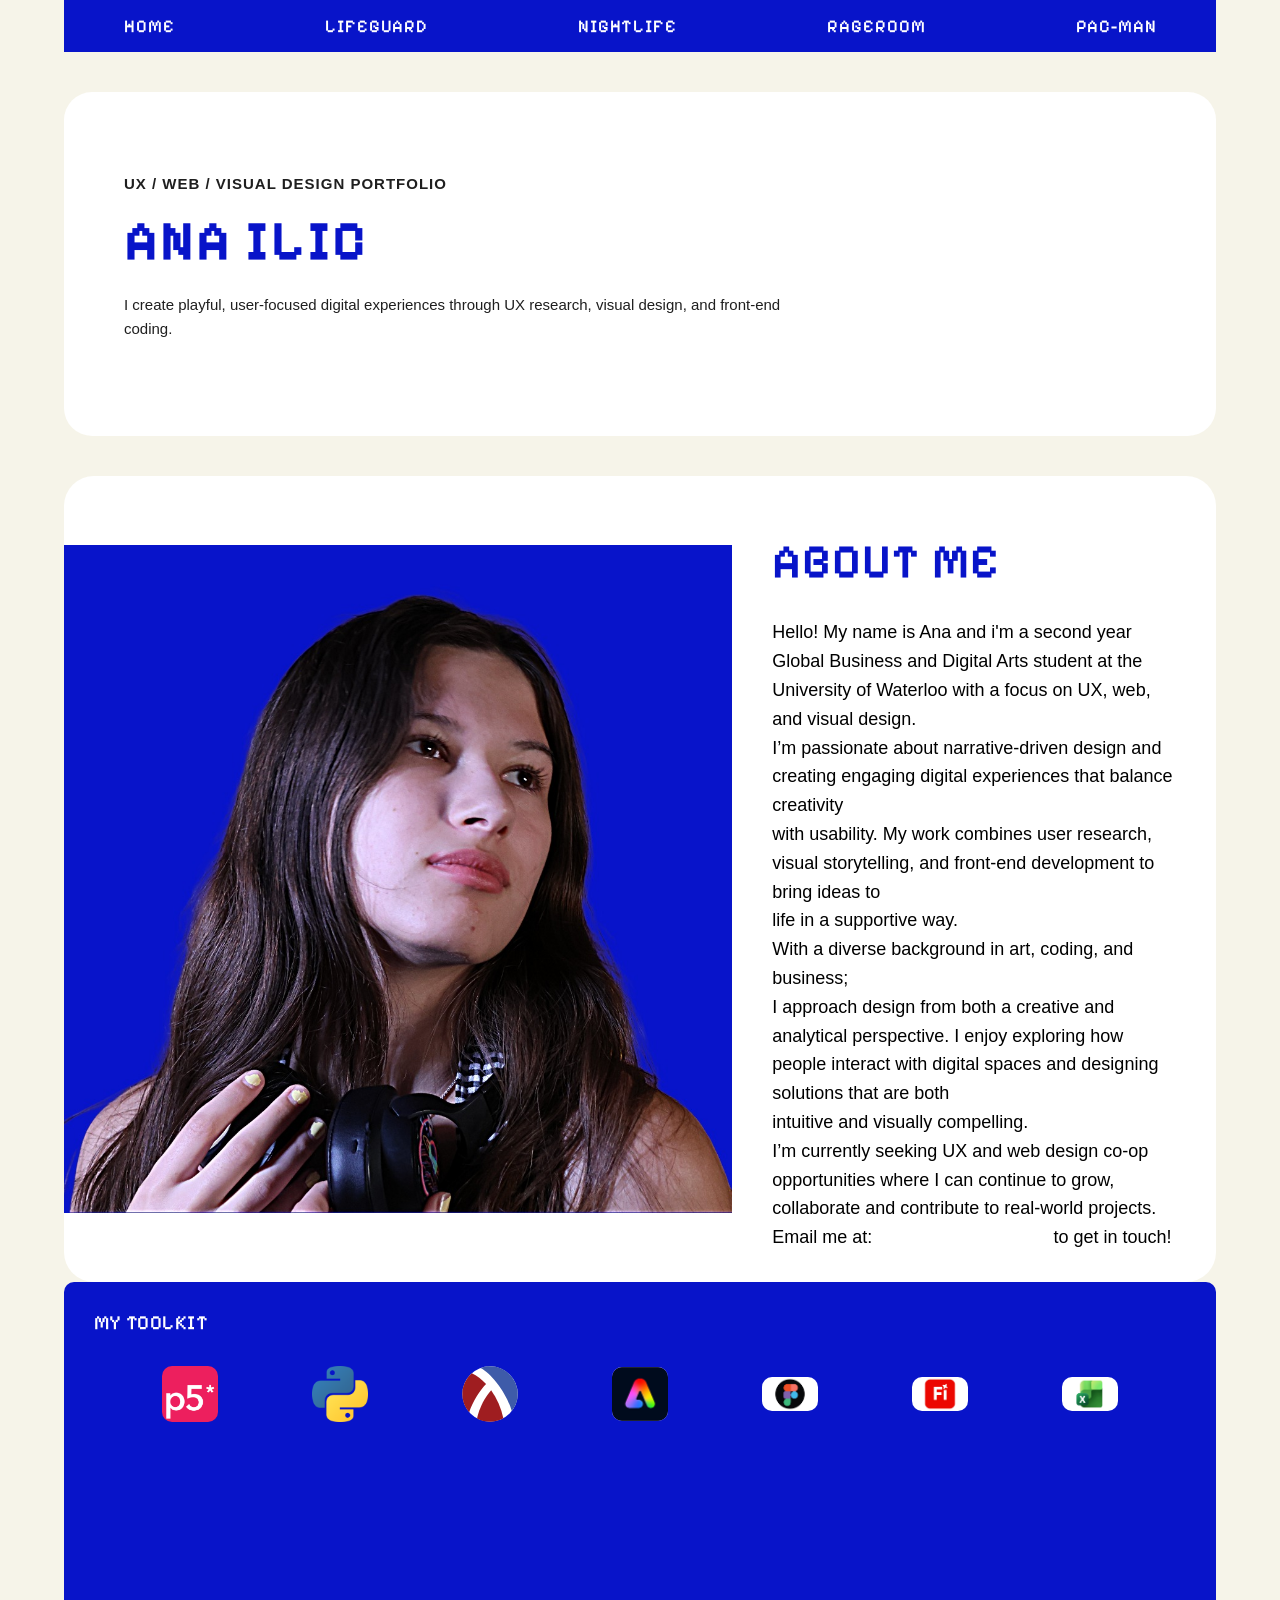
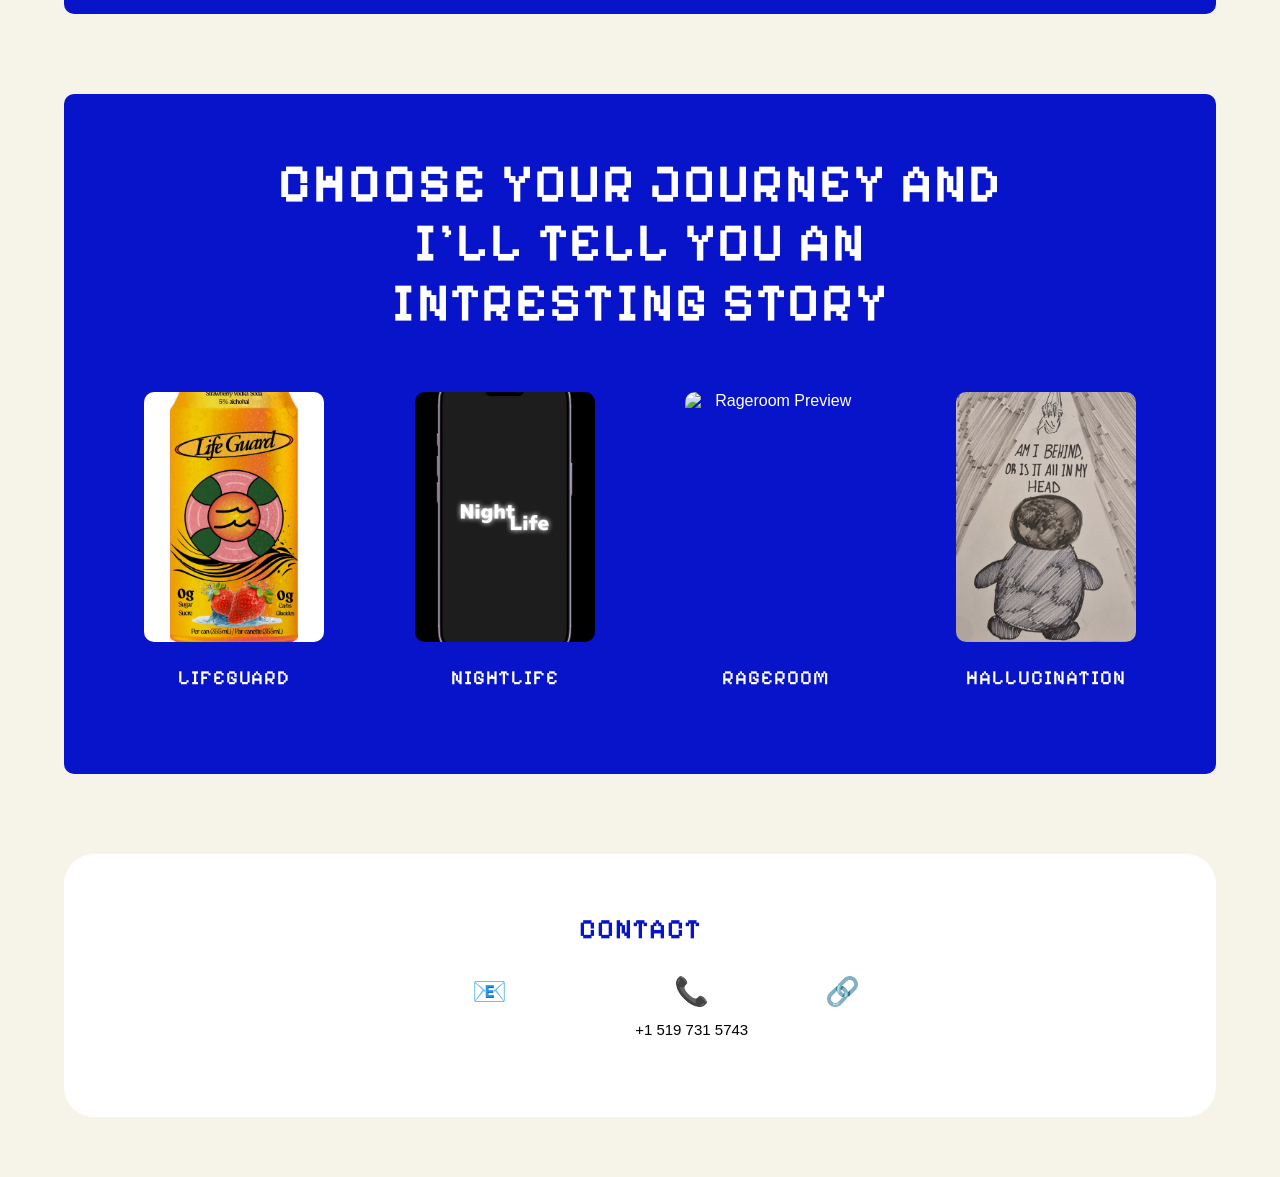
==== index.html @ 206fd569 "Added Images" ====
<!DOCTYPE html>
<html lang="en-CA">
<head>
  <meta charset="UTF-8">
  <meta name="viewport" content="width=device-width, initial-scale=1.0">
  <title>Ana Katarina Ilic Portfolio</title>
  <!-- Google Fonts -->
  <link rel="preconnect" href="https://fonts.googleapis.com">
  <link rel="preconnect" href="https://fonts.gstatic.com" crossorigin>
  <link href="https://fonts.googleapis.com/css2?family=Funnel+Display:wght@300;400;500;600;700;800&family=Pixelify+Sans:wght@400;500;600;700&display=swap" rel="stylesheet">

  <!-- CSS -->
  <link rel="stylesheet" href="css/style.css">  
</head>

<body>
  <div class="page">
    <nav>
      <a href="index.html">Home</a>
      <a href="digital.html">LifeGuard</a>
      <a href="analogue.html">Nightlife</a>
      <a href="ai.html">RageRoom</a>
      <a href="film.html">Pac-Man</a>  
    </nav>

<section class="home-hero">
  <p class="eyebrow">UX / Web / Visual Design Portfolio</p>
  <h1>Ana Ilic</h1>
  <p> I create playful, user-focused digital experiences through UX research, visual design, and front-end coding.</p>
</section>

    
    <section class="about-section">
    <div class="about-card">
    <div class="about-top">
    <div class="about-image">
    <img src="Images/COOP_Profile_Pic.jpeg" alt="Photo of myself">  
    </div> 
    <div class="about-text">
    <h2> About Me </h2>
    <p>  
    Hello! My name is Ana and i'm a second year Global Business and Digital Arts student at the University of Waterloo with a focus on UX, web, and visual design. <br>
    I’m passionate about narrative-driven design and creating engaging digital experiences that balance creativity <br> with usability. My work combines user research, visual storytelling, and front-end development to bring ideas to <br> life in a supportive way.
    <br> 
    With a diverse background in art, coding, and business; <br> I approach design from both a creative and analytical perspective. I enjoy exploring how people interact with digital spaces and designing solutions that are both <br> intuitive and visually compelling.
    <br>
    I’m currently seeking UX and web design co-op opportunities where I can continue to grow, <br> collaborate and contribute to real-world projects.
    <br>
    Email me at: <a href="mailto:ilic98116@gmail.com" class="email-link">ilic98116@gmail.com</a> to get in touch!
    </p>
  </div>  
</div> 
</div>
      
 <div class="toolkit-bar">
 <h3> My Toolkit </h3> 
 <div class="toolkit-grid">
 <div class="tool-box">
 <img src="Images/P5.png" alt="P5.js icon"> </div> 
 <div class="tool-box">
 <img src="Images/Python-logo.png" alt="python icon"> </div> 
 <div class="tool-box">
 <img src="Images/Racket-logo.svg" alt="racket icon"> </div> 
 <div class="tool-box">
 <img src="Images/adobe_express_icon.jpeg" alt="Adobe express icon"> </div> 
 <div class="tool-box">
 <img src="Images/figma_icon.jpeg" alt="figma icon"> </div>   
 <div class="tool-box">
 <img src="Images/firefly_icon.jpeg" alt="Firefly icon"> </div>
 <div class="tool-box">
 <img src="Images/excel_icon.jpeg" alt="Excel Icon"> </div>
 <div class="tool-box">
   </div>
  </div>         
 </div>
</section>
    
<section class="journey-section">
<div class="journey-panel">
<h2 class="journey-title">
<span class="bold-word"> CHOOSE </span> your Journey AND <br>
I'll tell YOU an <br>
Intresting STORY
</h2>

<div class="journey-grid">
<div class="journey-item">
<a href="digital.html">
<img src="Images/LifeGuard37.jpeg" alt="Rebrand Preview">   
<p> LifeGuard </p>
</a>
</div>  
  
<div class="journey-item">
<a href="analogue.html">
<img src="Images/LifeGuard381.jpeg" alt="Nightlife Preview">   
<p> Nightlife </p>
</a>
</div> 
  
<div class="journey-item">
<a href="ai.html">
<img src="Images/Life Guard-39.jpeg" alt="Rageroom Preview">   
<p> RageRoom </p>
</a>
</div>   
  
<div class="journey-item">
<a href="film.html">
<img src="Images/LifeGuard382.jpeg" alt="Story Preview">   
<p> Hallucination </p>
</a>
</div>  
 </div>
  </div>    
   </section>

<section class="contact-section">
  <h2>Contact</h2>

  <div class="contact-grid">
    
    <div class="contact-item">
      <span>📧</span>
      <a href="mailto:ilic98116@gmail.com">ilic98116@gmail.com</a>
    </div>

    <div class="contact-item">
      <span>📞</span>
      <p>+1 519 731 5743</p>
    </div>

    <div class="contact-item">
      <span>🔗</span>
      <a href="https://linkedin.com/in/YOUR-LINK" target="_blank">LinkedIn</a>
    </div>

  </div>
</section>    
</div>   
</body>  
</html>
---- css/style.css ----
body {
  margin: 0;
  background: #F6F4E9;
  font-family: Arial, sans-serif;
  color: #1f1f1f;
}

h1, h2, h3, nav {
  font-family: "Pixelify Sans", monospace;
}

/* Page Requirement */
.page {
  width: 1200px;
  width: 90%;
  margin: 0 auto;
}

/* navigation bar design; add pixel design and animation later*/
nav {
  background: #0814C9;
  padding: 15px;
  display: flex;
  justify-content: center;
  gap: 150px;
}

nav a {
  font-family: "Pixelify Sans", sans-serif;
  font-weight: 500;
  font-size: 18px;
  letter-spacing: 1px;
  text-transform: uppercase;

  color: white;
  text-decoration: none;
}

h1, h2, h3 {
  font-family: "Pixelify Sans", sans-serif;
  line-height: 1.1;
}

h1 {
  margin: 30px 0;
  font-size: 48px;
  font-weight: 700;
  letter-spacing: 2px;
  text-transform: uppercase;
  color: white;
}

h2 {
  margin: 0 0 15px 0;
  font-size: 28px;
  font-weight: 600;
  letter-spacing: 1px;
  text-transform: uppercase;
  color: white;
}

h3 {
  margin: 0 0 10px 0;
  font-size: 20px;
  font-weight: 500;
  letter-spacing: 0.5px;
  text-transform: uppercase;
}

p {
  font-family: Arial, sans-serif;
  font-size: 15px;
  line-height: 1.6;
  color: black;
  margin: 0 0 15px 0;
}

.home-hero {
  background: white;
  padding: 80px 60px;
  border-radius: 28px;
  margin: 40px 0;
}

.eyebrow {
  color: #0814C9;
  font-weight: bold;
  text-transform: uppercase;
  letter-spacing: 1px;
}

.home-hero h1 {
  color: #0814C9;
  font-size: 56px;
  margin: 10px 0 20px;
}

.home-hero p {
  color: #1f1f1f;
  max-width: 700px;
}

/* This is where I used chat gpt to teach me how to do an animation; for user experiance I wanted the viewer to know they'er on a different page when they click the nav bar so instead of importing 5 different hero cards I simply added the animation using chat-gpt */
@keyframes heroFadeUp {
  from {
    opacity: 0;
    transform: translateY(20px);
  }
  to {
    opacity: 1;
    transform: translateY(0);
  }
}
/* This is where the use of chat-gpt ends */

/* Home page  */
.COOP_Profile_Pic img {
  width: 70%;
  height: auto;
  display: block;
}

.about-section {
  margin-bottom: 80px;
}

.about-card {
  background: white;
  border-radius: 30px;
  overflow: hidden;
}

.about-top {
  display: flex;
  align-items: center;
}

.about-image {
  width: 58%;
}

.about-image img {
  width: 100%;
  height: 100%;
  object-fit: cover;
  display: block;
}

.about-text {
  width: 42%;
  padding: 60px 40px 30px 40px;
  box-sizing: border-box;
  color: white;
}

.about-text h2 {
  font-size: 48px;
  font-weight: 600;
  margin-bottom: 30px;
  color: #0814C9;
}

.about-text p {
  font-size: 18px;
  line-height: 1.6;
  margin: 0;
  color: black;
}

/* Home Page second page with tool kit under the jumpscare profile pic */
.toolkit-bar {
  background: #0814C9;
  padding: 30px;
  border-radius: 10px;
}

.toolkit-bar h3 {
  color: white;
  margin-bottom: 20px;
  font-size: 20px;
  border-radius: 10px;
}

/* App Icon layout */
.toolkit-grid {
  display: flex;
  justify-content: center;
  align-items: center;
  flex-wrap: wrap;
  gap: 70px;
}

.tool-box {
  width: 80px;
  height: 80px;
  background: #0814C9;
  display: flex;
  align-items: center;
  justify-content: center;
}

.tool-box img {
  max-width: 70%;
  max-height: 70%;
  object-fit: contain;
  border-radius: 10px;
}

/* Home page section / similar to second nave layout to "choose their own Journey" */
.journey-section {
  margin-bottom: 80px;
}

.journey-panel {
  background: #0814C9;
  padding: 60px 50px 80px 50px;
  box-sizing: border-box;
  border-radius: 10px;
}

.journey-title {
  color: white;
  text-align: center;
  font-size: 54px;
  font-weight: 600;
  line-height: 1.1;
  margin: 0 0 60px 0;
  letter-spacing: 2px;
  text-transform: uppercase;
}

.bold-word {
  font-weight: 700;
}

.journey-grid {
  display: grid;
  grid-template-columns: repeat(4, 1fr);
  gap: 30px;
  align-items: start;
}

.journey-item {
  text-align: center;
}

.journey-item a {
  text-decoration: none;
}

.journey-item img {
  width: 100%;
  max-width: 180px;
  height: 250px;
  object-fit: cover;
  display: block;
  margin: 0 auto 20px auto;
  border-radius: 10px;
}

.journey-item p {
  color: white;
  font-size: 20px;
  font-weight: 500;
  margin: 0;
  letter-spacing: 1px;
  text-transform: uppercase;
  font-family: "Pixelify Sans", sans-serif;
  transition: color 0.2s ease, transform 0.2s ease;
}

.journey-item a:hover p {
  color: black;
  transform: scale(1.05);
}

/* Contact info on Home Page */
.contact-section {
  background: white;
  padding: 60px 40px;
  border-radius: 30px;
  margin: 60px 0;
  text-align: center;
}

.contact-section h2 {
  color: #0814C9;
  margin-bottom: 30px;
}

.contact-grid {
  display: flex;
  justify-content: center;
  gap: 60px;
  flex-wrap: wrap;
}

.contact-item {
  font-size: 18px;
}

.contact-item span {
  display: block;
  font-size: 28px;
  margin-bottom: 10px;
}

.contact-item a {
  color: #0814C9;
  text-decoration: none;
}

.contact-item a:hover {
  text-decoration: underline;
}
/* This is in the Digital section and all the css code for making the checkered board layout */
.gallery-section {
  margin-bottom: 80px;
}

.section-content {
  display: flex;
  align-items: center;
  justify-content: space-between;
  gap: 60px;
}

.gallery-section.right .section-content {
  flex-direction: row;
}

.gallery-section.left .section-content {
  flex-direction: row;
}

.art-grid1 {
  display: grid;
  grid-template-columns: 1fr 1fr;
  gap: 10px;
  width: 560px;
  background: white;
  padding: 20px;
  box-sizing: border-box;
  flex-shrink: 0;
}

.art-grid1 img {
  width: 100%;
  height: 180px;
  object-fit: cover;
  display: block;
}

.text-box {
  width: 420px;
  color: black;
}

.text-box h2 {
  color: #0814C9;
}

.text-box p {
  margin: 0;
  font-size: 16px;
  line-height: 1.6;
  color: black;
}

/* LEFT sections = images left, text right This is for Digital*/
.gallery-section.left .art-grid1 {
  order: 1;
}

.gallery-section.left .text-box {
  order: 2;
  text-align: left;
}

/* RIGHT sections = text left, images right This is for "Digital" */
.gallery-section.right .text-box {
  order: 1;
  text-align: left;
}

.gallery-section.right .art-grid1 {
  order: 2;
}

/* The Analogue css section */
/* Adding Perspective Drawings */
.analogue-section {
  margin: 80px 0;
}

.analogue-container {
  background: #D48B33;
  padding: 40px;
  border-radius: 40px;
}

.analogue-grid {
  display: grid;
  grid-template-columns: 1fr 1fr;
  gap: 40px;
  align-items: center; 
}

/* Perspective Images*/
.analogue-item img {
  width: 100%;
  height: auto;
  display: block;
  border-radius: 10px;
}

/* text*/
.analogue-text h3 {
  font-size: 24px;
  color: black;
  margin: 0;
}

.analogue-text p {
  margin-top: 30px;
  font-size: 14px;
  color: black;
  line-height: 1.5;
  margin-bottom: 0;
}

/* Nude drawings / 3-column section */
.analogue-nude-drawings {
  margin: 80px 0;
}

.analogue-nude-container {
  background: #D48B33;
  padding: 40px;
  border-radius: 10px;
}

.analogue-nude-grid {
  display: grid;
  grid-template-columns: repeat(3, 1fr);
  gap: 20px;
  align-items: start;
}

.nude-item img {
  width: 100%;
  height: 500px;
  object-fit: cover;
  display: block;
  margin-bottom: 20px;
}

.nude-item h3 {
  margin: 0 0 10px 0;
  font-size: 18px;
  color: black;
}

.nude-item p {
  margin: 0;
  font-size: 14px;
  line-height: 1.5;
  color: black;
}

/* Video styling */
.video-box {
  width: 100%;
  height: 400px;
}

.video-box iframe {
  width: 100%;
  height: 100%;
  display: block;
  border: none;
}

/* Required email link */
.email-link {
  color: white;
  text-decoration: underline;
}

.email-link:hover {
  color: #0814C9;
}

a:link {
  color: white;
}

a:visited {
  color: lightgray;
}

a:hover {
  color: black;
}

a:active {
  color: yellow;
}
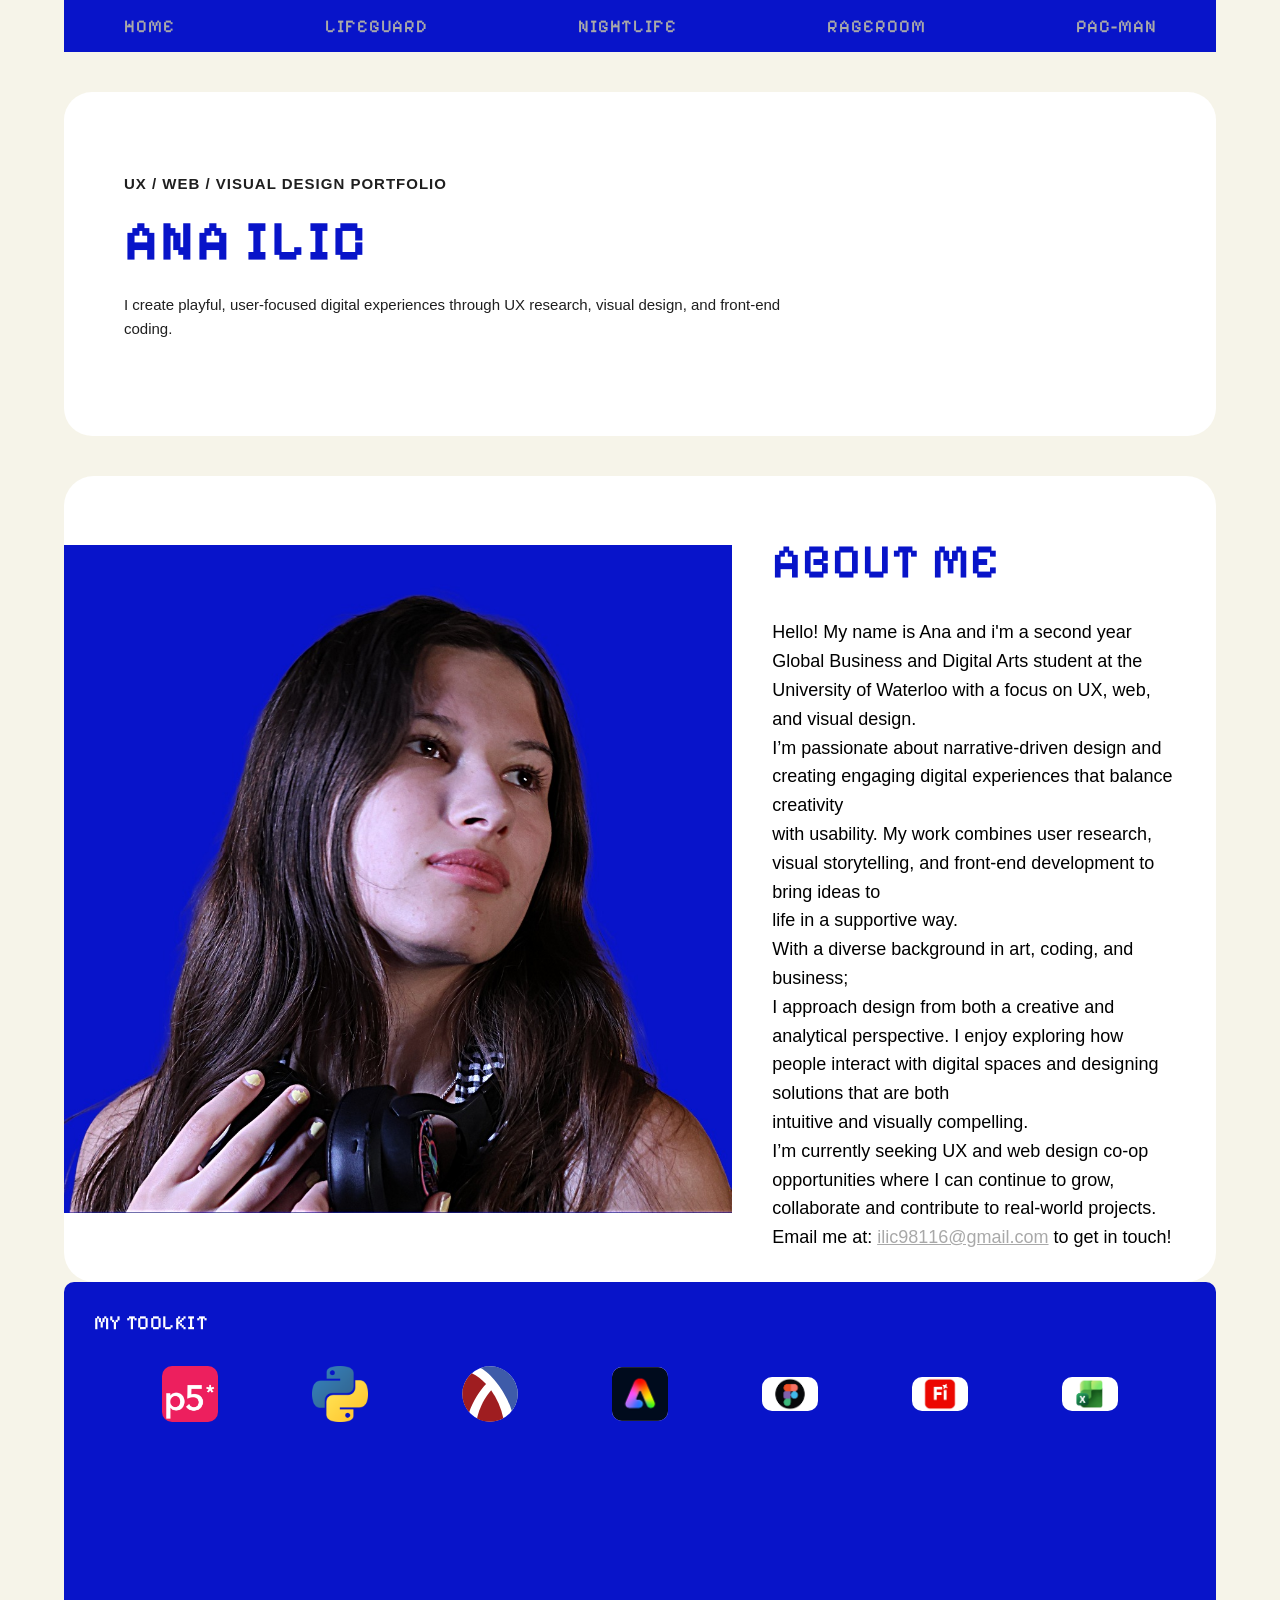
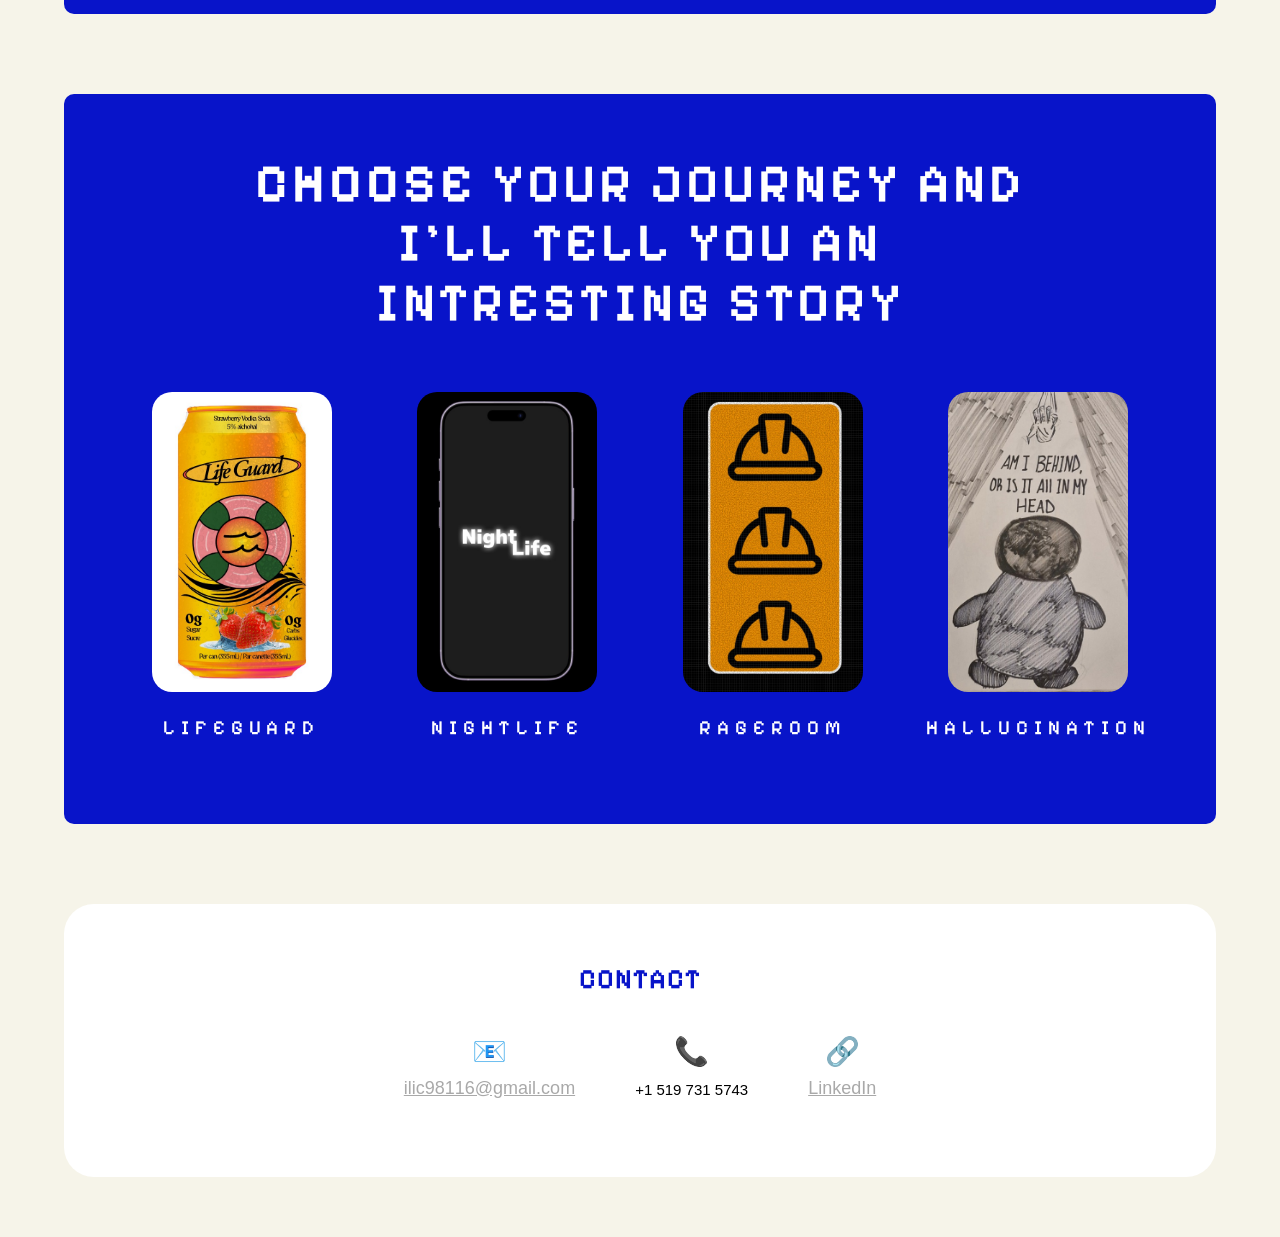
==== commit 24f8d905: "( ◕ ◞ ◕ ) auto commit" ====
--- a/index.html
+++ b/index.html
@@ -100,7 +100,7 @@
   
 <div class="journey-item">
 <a href="ai.html">
-<img src="Images/Life Guard-39.jpeg" alt="Rageroom Preview">   
+<img src="LifeGuard39.jpeg" alt="Rageroom Preview">   
 <p> RageRoom </p>
 </a>
 </div>   
--- a/css/style.css
+++ b/css/style.css
@@ -13,7 +13,7 @@
 .page {
   width: 1200px;
   width: 90%;
-  margin: 0 auto;
+margin: 0 auto;
 }
 
 /* navigation bar design; add pixel design and animation later*/
@@ -225,7 +225,7 @@
   font-weight: 600;
   line-height: 1.1;
   margin: 0 0 60px 0;
-  letter-spacing: 2px;
+  letter-spacing: 4px;
   text-transform: uppercase;
 }
 
@@ -236,7 +236,7 @@
 .journey-grid {
   display: grid;
   grid-template-columns: repeat(4, 1fr);
-  gap: 30px;
+  gap: 10px;
   align-items: start;
 }
 
@@ -249,13 +249,13 @@
 }
 
 .journey-item img {
-  width: 100%;
+  width: 90%;
   max-width: 180px;
-  height: 250px;
+  height: 300px;
   object-fit: cover;
   display: block;
   margin: 0 auto 20px auto;
-  border-radius: 10px;
+  border-radius: 20px;
 }
 
 .journey-item p {
@@ -263,7 +263,7 @@
   font-size: 20px;
   font-weight: 500;
   margin: 0;
-  letter-spacing: 1px;
+  letter-spacing: 6px;
   text-transform: uppercase;
   font-family: "Pixelify Sans", sans-serif;
   transition: color 0.2s ease, transform 0.2s ease;
@@ -272,6 +272,10 @@
 .journey-item a:hover p {
   color: black;
   transform: scale(1.05);
+}
+
+.journey-item a:hover img {
+  transform: scale(1.10);
 }
 
 /* Contact info on Home Page */
@@ -285,7 +289,7 @@
 
 .contact-section h2 {
   color: #0814C9;
-  margin-bottom: 30px;
+  margin-bottom: 40px;
 }
 
 .contact-grid {
@@ -297,22 +301,25 @@
 
 .contact-item {
   font-size: 18px;
+  text-align: center;        
+  display: block;            
+  flex-direction: column;
+  align-items: center;       
 }
 
 .contact-item span {
   display: block;
   font-size: 28px;
   margin-bottom: 10px;
+  align-items: center;  
 }
 
 .contact-item a {
   color: #0814C9;
-  text-decoration: none;
-}
-
-.contact-item a:hover {
-  text-decoration: underline;
-}
+  
+}
+
+
 /* This is in the Digital section and all the css code for making the checkered board layout */
 .gallery-section {
   margin-bottom: 80px;
@@ -492,7 +499,7 @@
 }
 
 a:link {
-  color: white;
+  color: darkgrey;
 }
 
 a:visited {
@@ -504,9 +511,9 @@
 }
 
 a:active {
-  color: yellow;
-}
-
-
-
-
+  color: #0814C9;
+}
+
+
+
+
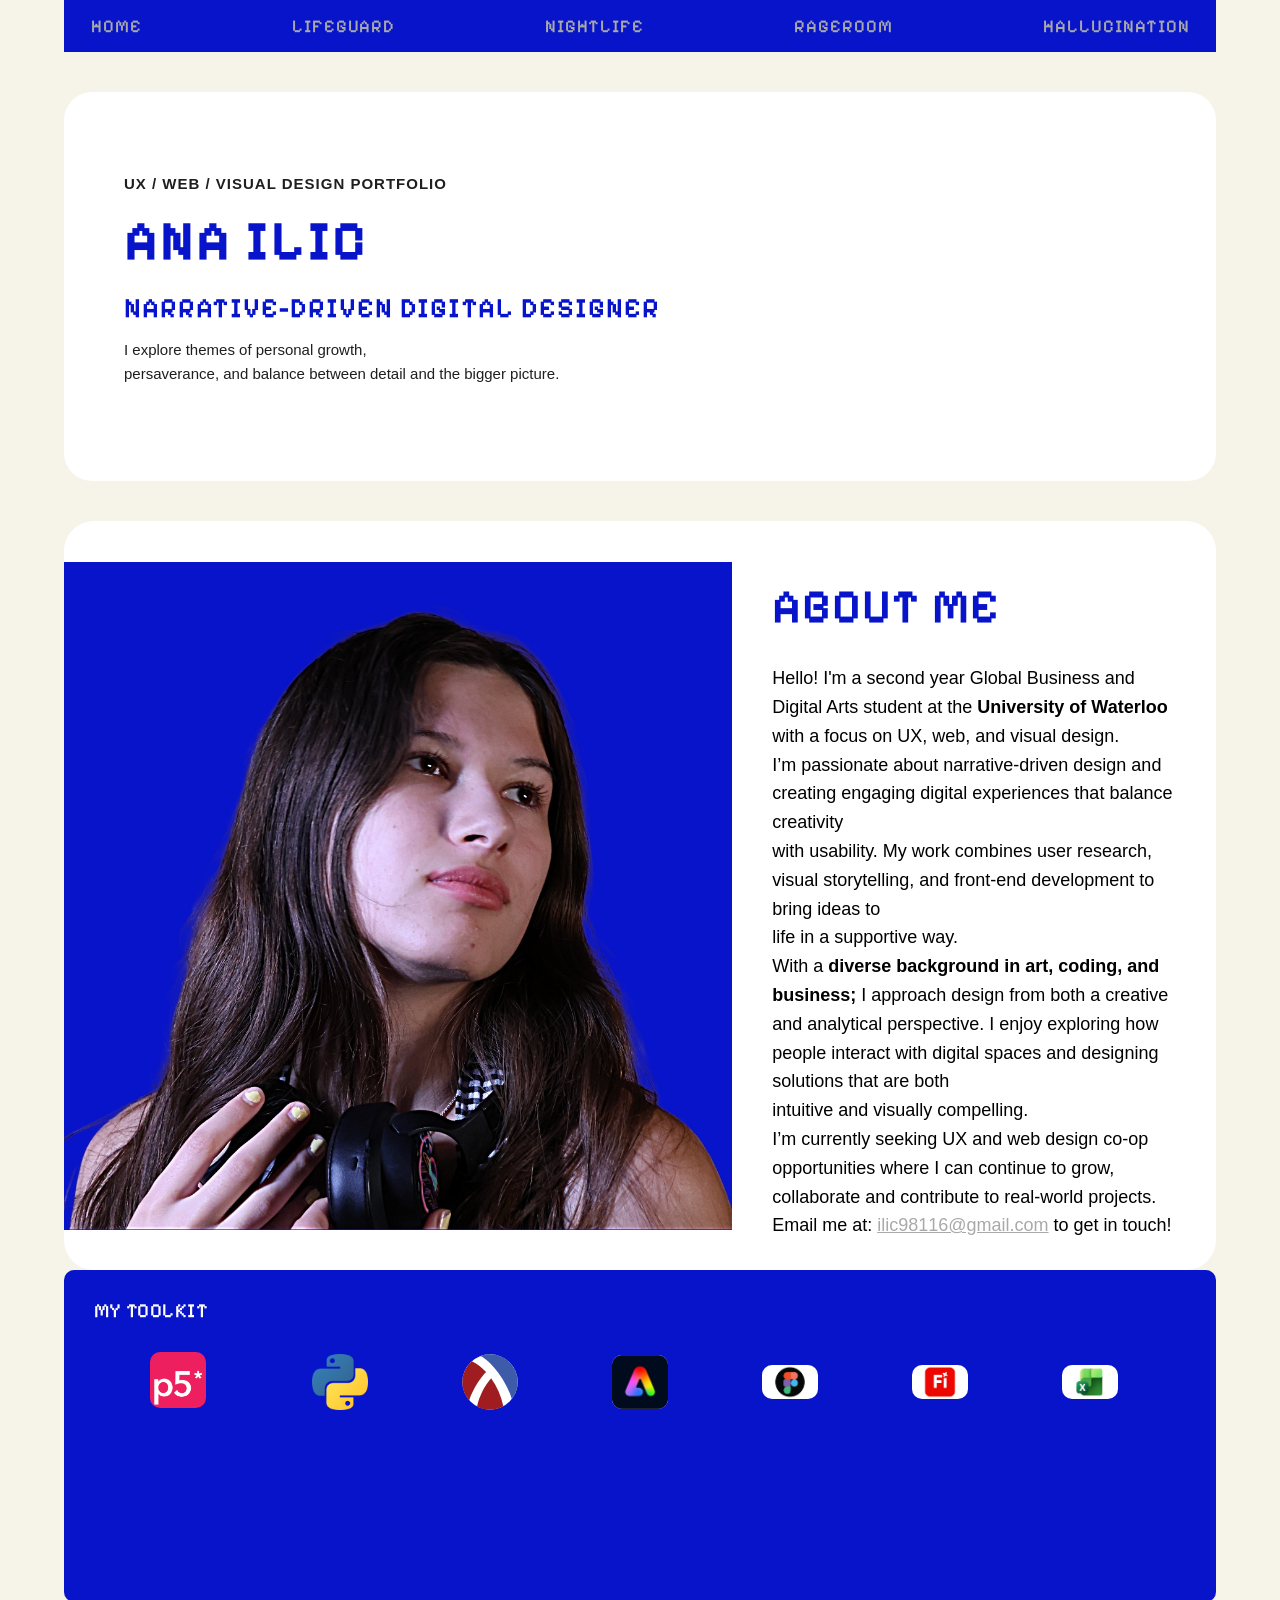
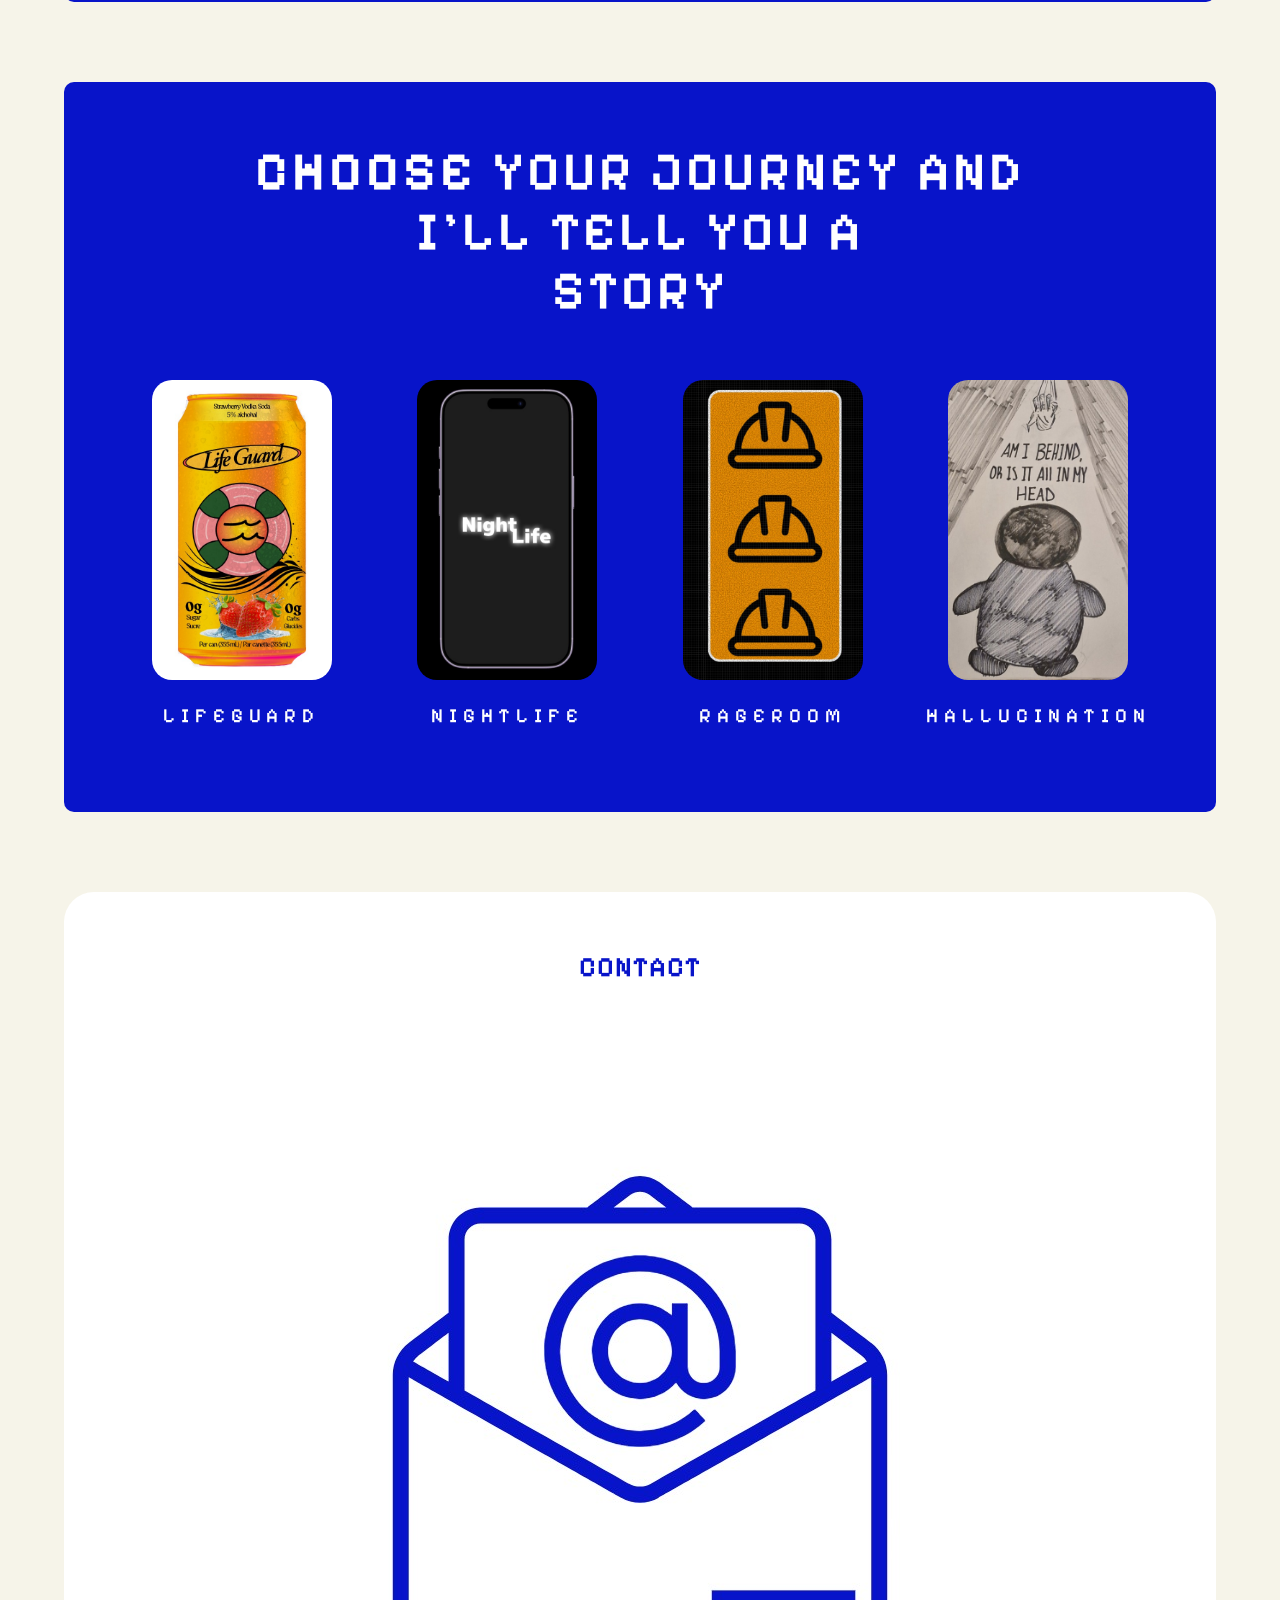
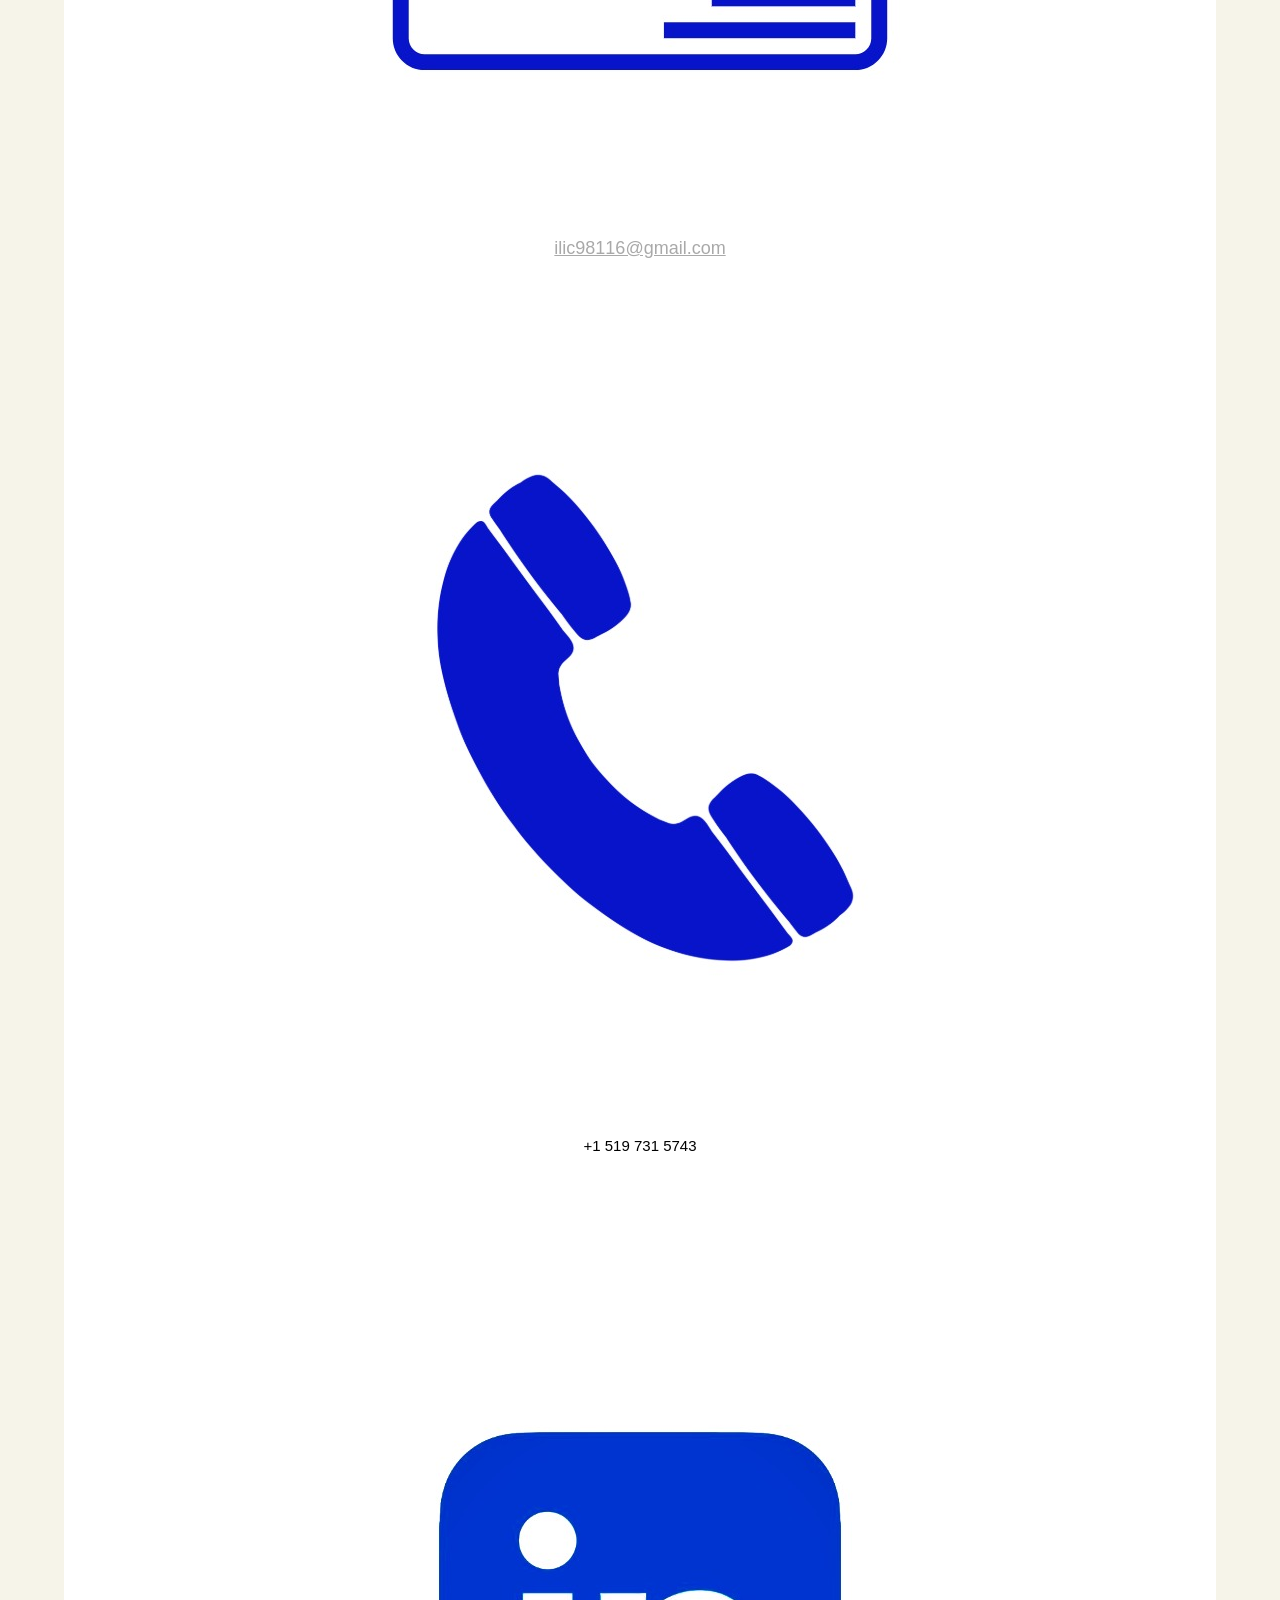
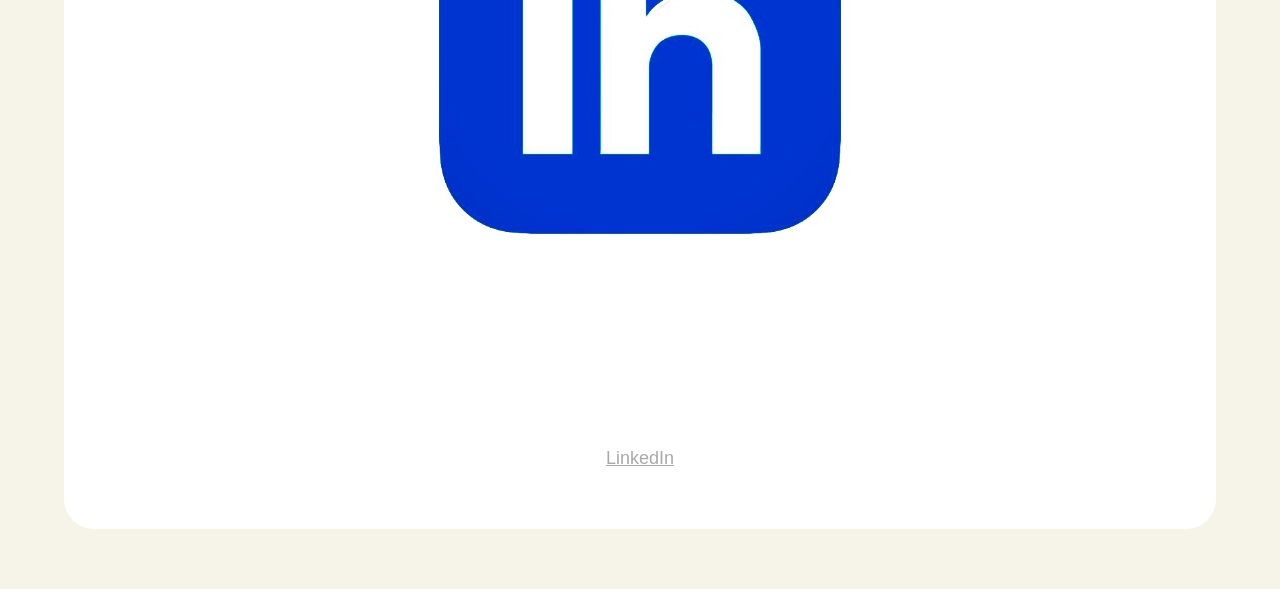
==== commit 8e421bc5: "Update index.html Add icons" ====
--- a/index.html
+++ b/index.html
@@ -16,17 +16,18 @@
 <body>
   <div class="page">
     <nav>
-      <a href="index.html">Home</a>
-      <a href="digital.html">LifeGuard</a>
-      <a href="analogue.html">Nightlife</a>
-      <a href="ai.html">RageRoom</a>
-      <a href="film.html">Pac-Man</a>  
+      <a href="index.html"> Home </a>
+      <a href="digital.html"> LifeGuard </a>
+      <a href="analogue.html"> Nightlife </a>
+      <a href="ai.html"> RageRoom </a>
+      <a href="film.html"> Hallucination </a>  
     </nav>
 
 <section class="home-hero">
-  <p class="eyebrow">UX / Web / Visual Design Portfolio</p>
+  <p class="eyebrow"> UX / Web / Visual Design Portfolio </p>
   <h1>Ana Ilic</h1>
-  <p> I create playful, user-focused digital experiences through UX research, visual design, and front-end coding.</p>
+  <h2> Narrative-Driven Digital Designer</h2>
+  <p>  I explore themes of personal growth, <br> persaverance, and balance between detail and the bigger picture.</p>
 </section>
 
     
@@ -39,10 +40,10 @@
     <div class="about-text">
     <h2> About Me </h2>
     <p>  
-    Hello! My name is Ana and i'm a second year Global Business and Digital Arts student at the University of Waterloo with a focus on UX, web, and visual design. <br>
+    Hello! I'm a second year Global Business and Digital Arts student at the <b> University of Waterloo </b> with a focus on UX, web, and visual design. <br>
     I’m passionate about narrative-driven design and creating engaging digital experiences that balance creativity <br> with usability. My work combines user research, visual storytelling, and front-end development to bring ideas to <br> life in a supportive way.
     <br> 
-    With a diverse background in art, coding, and business; <br> I approach design from both a creative and analytical perspective. I enjoy exploring how people interact with digital spaces and designing solutions that are both <br> intuitive and visually compelling.
+    With a <b> diverse background in art, coding, and business; </b> I approach design from both a creative and analytical perspective. I enjoy exploring how people interact with digital spaces and designing solutions that are both <br> intuitive and visually compelling.
     <br>
     I’m currently seeking UX and web design co-op opportunities where I can continue to grow, <br> collaborate and contribute to real-world projects.
     <br>
@@ -56,13 +57,16 @@
  <h3> My Toolkit </h3> 
  <div class="toolkit-grid">
  <div class="tool-box">
- <img src="Images/P5.png" alt="P5.js icon"> </div> 
+ <a href="https://www.youtube.com/embed/AYHyxYNlCZE?si=G9pHOmutD4SOPX8w">
+ <img src="Images/P5.png" alt="P5.js icon"> 
+ </a> </div> 
  <div class="tool-box">
  <img src="Images/Python-logo.png" alt="python icon"> </div> 
  <div class="tool-box">
  <img src="Images/Racket-logo.svg" alt="racket icon"> </div> 
  <div class="tool-box">
- <img src="Images/adobe_express_icon.jpeg" alt="Adobe express icon"> </div> 
+ <img src="Images/adobe_express_icon.jpeg" alt="Adobe express icon"> 
+ </div> 
  <div class="tool-box">
  <img src="Images/figma_icon.jpeg" alt="figma icon"> </div>   
  <div class="tool-box">
@@ -79,8 +83,8 @@
 <div class="journey-panel">
 <h2 class="journey-title">
 <span class="bold-word"> CHOOSE </span> your Journey AND <br>
-I'll tell YOU an <br>
-Intresting STORY
+I'll tell YOU a <br>
+ STORY
 </h2>
 
 <div class="journey-grid">
@@ -117,24 +121,22 @@
 
 <section class="contact-section">
   <h2>Contact</h2>
-
   <div class="contact-grid">
-    
-    <div class="contact-item">
-      <span>📧</span>
-      <a href="mailto:ilic98116@gmail.com">ilic98116@gmail.com</a>
-    </div>
-
-    <div class="contact-item">
-      <span>📞</span>
-      <p>+1 519 731 5743</p>
-    </div>
-
-    <div class="contact-item">
-      <span>🔗</span>
-      <a href="https://linkedin.com/in/YOUR-LINK" target="_blank">LinkedIn</a>
-    </div>
-
+  <div class="contact-item">
+  <img src="Images/email.jpeg" alt="Story Preview"> 
+  <span></span>
+  <a href="mailto:ilic98116@gmail.com">ilic98116@gmail.com</a>
+  </div>
+  <div class="contact-item">
+  <img src="Images/phone.jpeg" alt="Story Preview"> 
+  <span></span>
+  <p>+1 519 731 5743</p>
+  </div>
+  <div class="contact-item">
+  <img src="Images/linked.jpeg" alt="Story Preview"> 
+  <span></span>
+  <a href="https://linkedin.com/in/YOUR-LINK" target="_blank">LinkedIn</a>
+  </div>
   </div>
 </section>    
 </div>   
@@ -142,3 +144,4 @@
 </html>
 
 
+
--- a/css/style.css
+++ b/css/style.css
@@ -32,7 +32,7 @@
   letter-spacing: 1px;
   text-transform: uppercase;
 
-  color: white;
+  color: #0814C9;
   text-decoration: none;
 }
 
@@ -47,7 +47,7 @@
   font-weight: 700;
   letter-spacing: 2px;
   text-transform: uppercase;
-  color: white;
+  color: #0814C9;
 }
 
 h2 {
@@ -56,7 +56,7 @@
   font-weight: 600;
   letter-spacing: 1px;
   text-transform: uppercase;
-  color: white;
+  color: #0814C9;
 }
 
 h3 {
@@ -65,6 +65,7 @@
   font-weight: 500;
   letter-spacing: 0.5px;
   text-transform: uppercase;
+  color: #0814C9;
 }
 
 p {
@@ -321,15 +322,20 @@
 
 
 /* This is in the Digital section and all the css code for making the checkered board layout */
+.Business_Card1 img {
+  width: 100%;
+  height: auto;
+  display: block;
+}
+
 .gallery-section {
   margin-bottom: 80px;
 }
 
 .section-content {
-  display: flex;
-  align-items: center;
-  justify-content: space-between;
-  gap: 60px;
+ display: flex;
+ align-items: center;   
+ gap: 80px;                
 }
 
 .gallery-section.right .section-content {
@@ -339,6 +345,7 @@
 .gallery-section.left .section-content {
   flex-direction: row;
 }
+
 
 .art-grid1 {
   display: grid;
@@ -349,22 +356,28 @@
   padding: 20px;
   box-sizing: border-box;
   flex-shrink: 0;
+  box-shadow: 0 10px 30px rgba(0,0,0,0.5);
+  border-radius: 12px;
 }
 
 .art-grid1 img {
   width: 100%;
-  height: 180px;
+  height: auto;
   object-fit: cover;
   display: block;
 }
 
 .text-box {
-  width: 420px;
+  max-width: 500px;
   color: black;
 }
 
 .text-box h2 {
   color: #0814C9;
+}
+
+.text-box h3 {
+  color: #0814C9 !important;
 }
 
 .text-box p {
@@ -397,11 +410,11 @@
 /* The Analogue css section */
 /* Adding Perspective Drawings */
 .analogue-section {
-  margin: 80px 0;
+  margin: 30px 0;
 }
 
 .analogue-container {
-  background: #D48B33;
+  background: #F6F4E9;
   padding: 40px;
   border-radius: 40px;
 }
@@ -424,7 +437,7 @@
 /* text*/
 .analogue-text h3 {
   font-size: 24px;
-  color: black;
+  color: #0814C9;;
   margin: 0;
 }
 
@@ -442,7 +455,7 @@
 }
 
 .analogue-nude-container {
-  background: #D48B33;
+  background: white;
   padding: 40px;
   border-radius: 10px;
 }
@@ -456,7 +469,7 @@
 
 .nude-item img {
   width: 100%;
-  height: 500px;
+  height: auto;
   object-fit: cover;
   display: block;
   margin-bottom: 20px;
@@ -464,8 +477,9 @@
 
 .nude-item h3 {
   margin: 0 0 10px 0;
-  font-size: 18px;
-  color: black;
+  font-size: 20px;
+  color: #0814C9;
+  letter-spacing: 3;
 }
 
 .nude-item p {
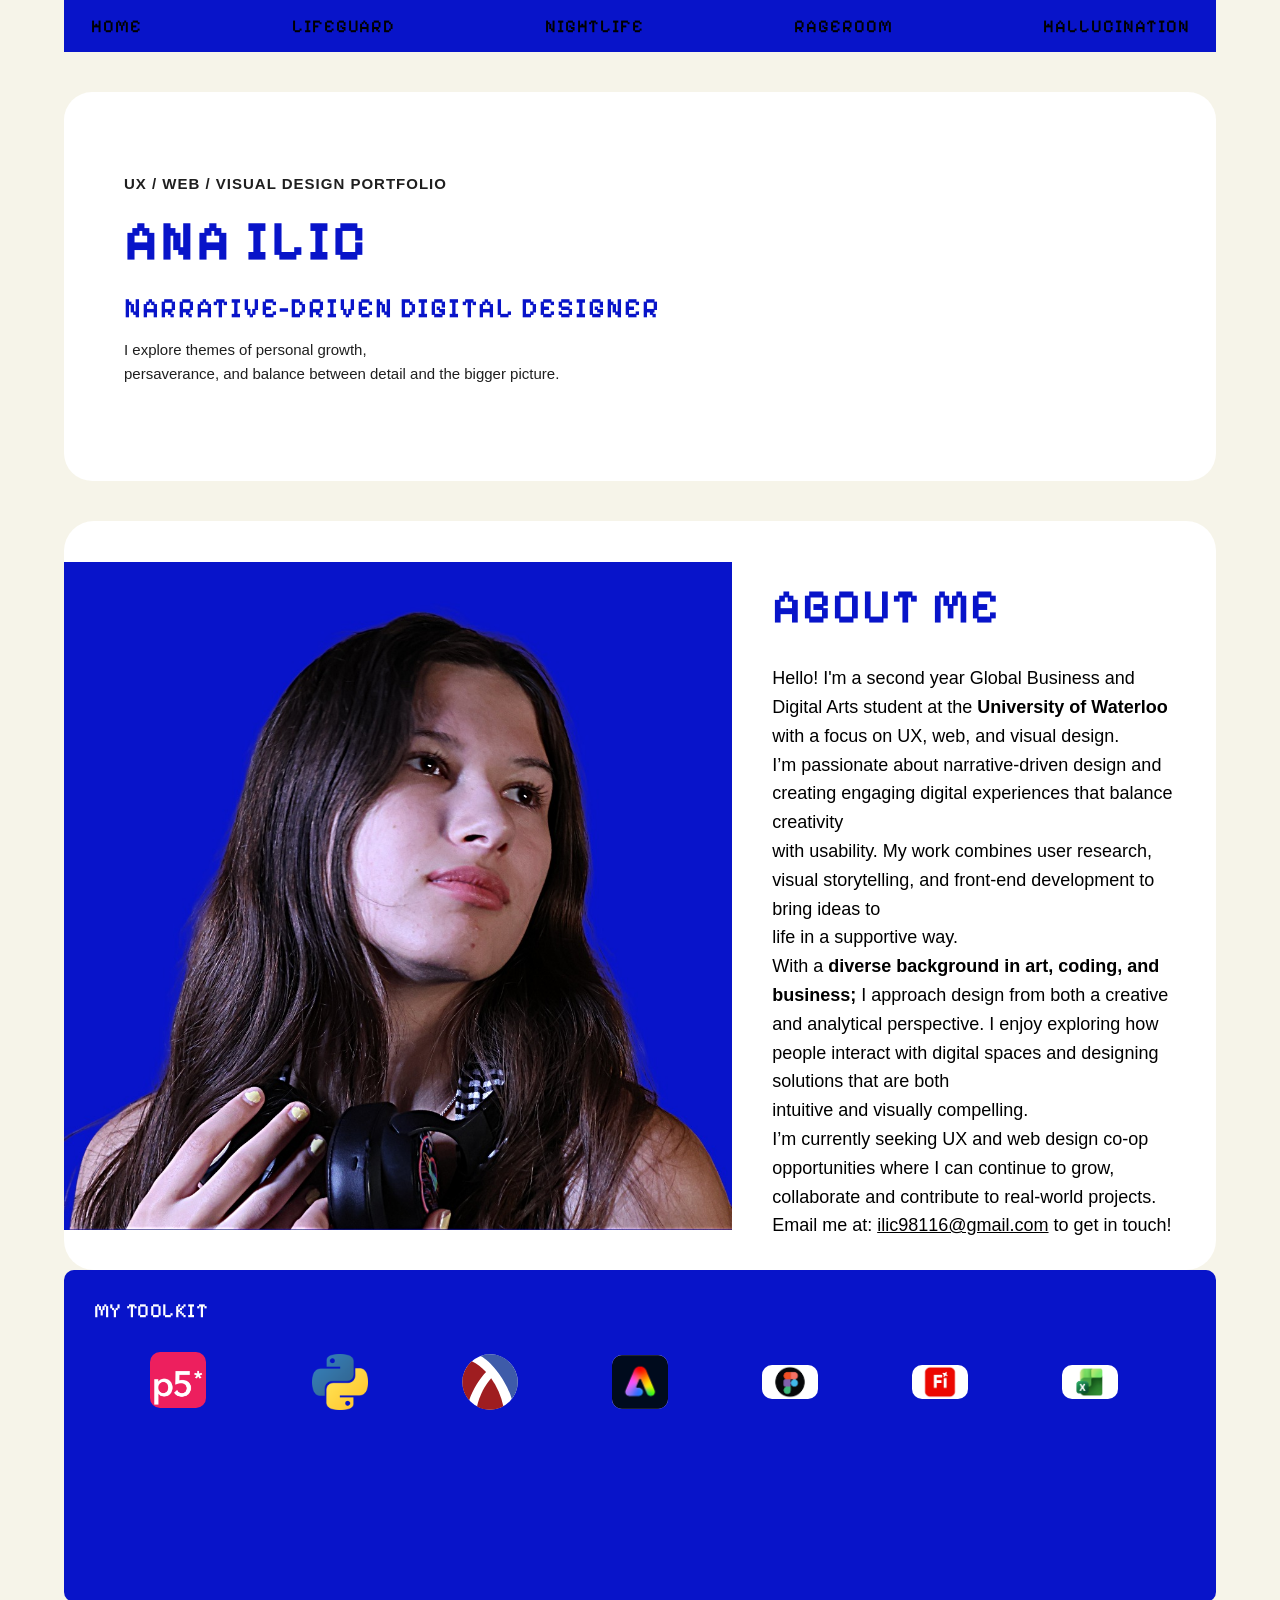
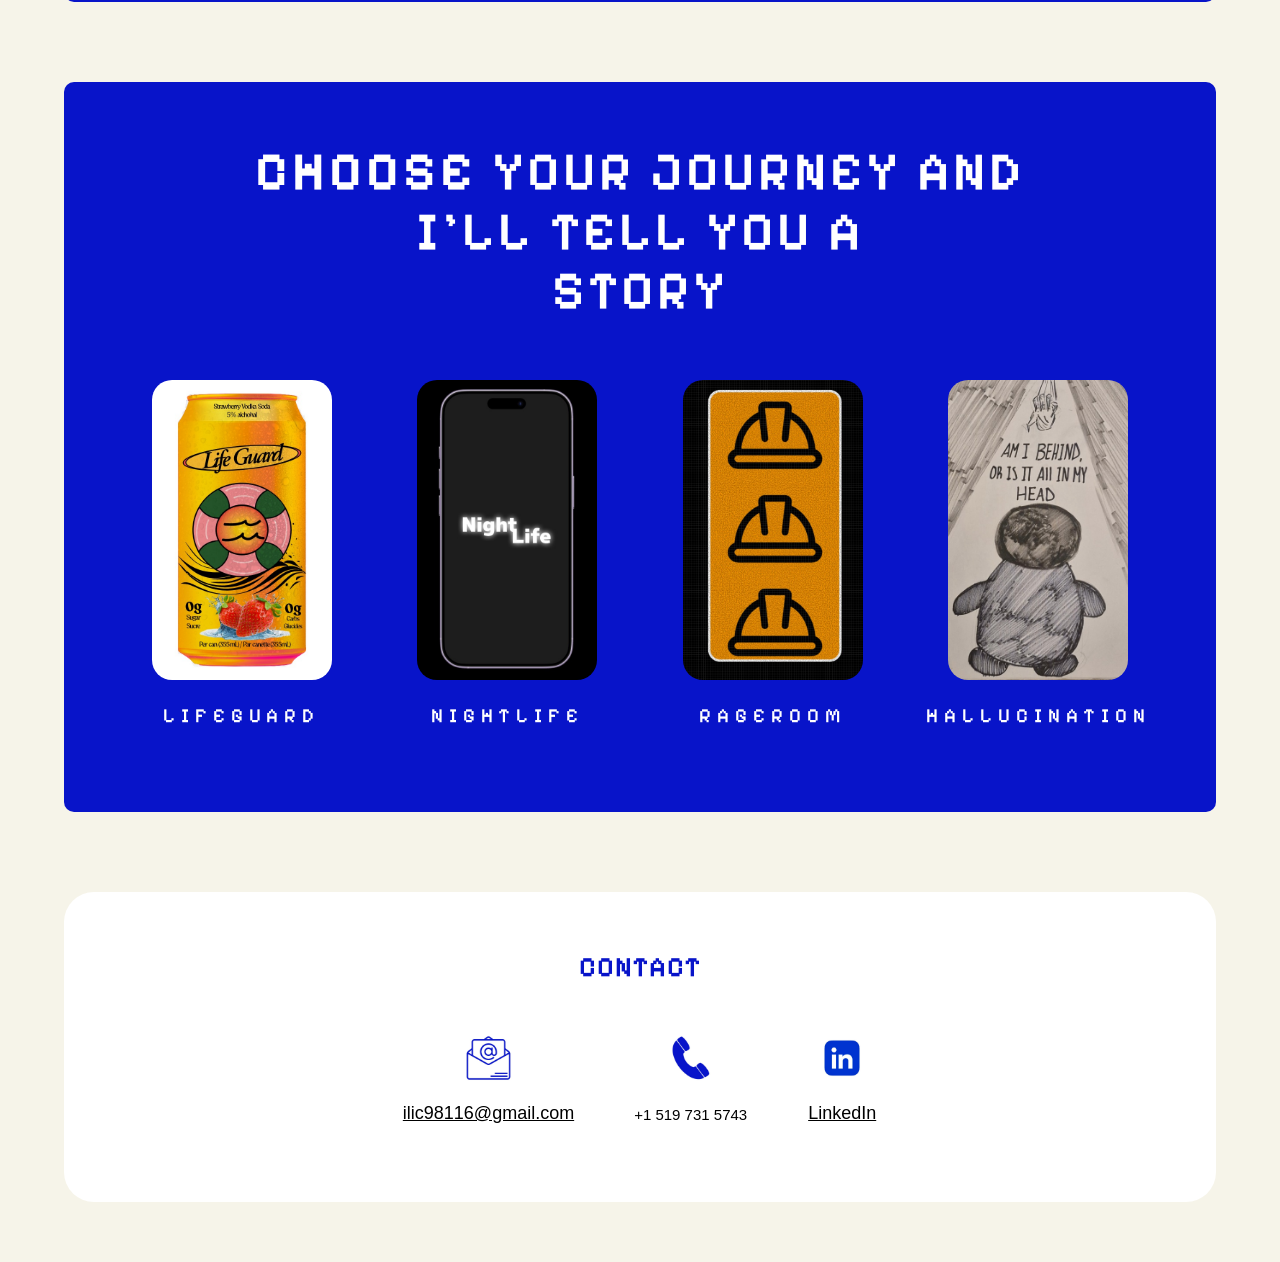
==== commit d4368fa0: "Update index.html" ====
--- a/index.html
+++ b/index.html
@@ -123,19 +123,16 @@
   <h2>Contact</h2>
   <div class="contact-grid">
   <div class="contact-item">
-  <img src="Images/email.jpeg" alt="Story Preview"> 
-  <span></span>
+  <img src="Images/email.jpeg" class="contact-icon" alt="email icon">
   <a href="mailto:ilic98116@gmail.com">ilic98116@gmail.com</a>
   </div>
   <div class="contact-item">
-  <img src="Images/phone.jpeg" alt="Story Preview"> 
-  <span></span>
+  <img src="Images/phone.jpeg" class="contact-icon" alt="phone icon">
   <p>+1 519 731 5743</p>
   </div>
   <div class="contact-item">
-  <img src="Images/linked.jpeg" alt="Story Preview"> 
-  <span></span>
-  <a href="https://linkedin.com/in/YOUR-LINK" target="_blank">LinkedIn</a>
+  <img src="Images/linked.jpeg" class="contact-icon" alt="linked icon">
+  <a href="https://www.linkedin.com/feed" target="_blank">LinkedIn</a>
   </div>
   </div>
 </section>    
@@ -144,4 +141,3 @@
 </html>
 
 
-
--- a/css/style.css
+++ b/css/style.css
@@ -13,7 +13,7 @@
 .page {
   width: 1200px;
   width: 90%;
-margin: 0 auto;
+  margin: 0 auto;
 }
 
 /* navigation bar design; add pixel design and animation later*/
@@ -303,21 +303,21 @@
 .contact-item {
   font-size: 18px;
   text-align: center;        
-  display: block;            
+  display: flex;            
   flex-direction: column;
   align-items: center;       
 }
 
-.contact-item span {
-  display: block;
-  font-size: 28px;
+.contact-icon {
+  width: 70px;        
+  height: 70px;
+  object-fit: contain;
   margin-bottom: 10px;
-  align-items: center;  
 }
 
 .contact-item a {
   color: #0814C9;
-  
+  letter-spacing: 2;
 }
 
 
@@ -329,12 +329,14 @@
 }
 
 .gallery-section {
+  margin-top: 20px;
   margin-bottom: 80px;
 }
 
 .section-content {
  display: flex;
- align-items: center;   
+ align-items: center; 
+ justify-content: center; 
  gap: 80px;                
 }
 
@@ -367,6 +369,28 @@
   display: block;
 }
 
+/* Seperate Art Grid for single photos */
+.art-grid2 {
+  display: grid;
+  grid-template-columns: 1fr;
+  gap: 10px;
+  width: 560px;
+  background: white;
+  padding: 20px;
+  box-sizing: border-box;
+  flex-shrink: 0;
+  box-shadow: 0 10px 30px rgba(0,0,0,0.5);
+  border-radius: 12px;
+}
+
+.art-grid2 img {
+  width: 100%;
+  height: auto;
+  object-fit: cover;
+  display: block;
+}
+
+
 .text-box {
   max-width: 500px;
   color: black;
@@ -513,11 +537,11 @@
 }
 
 a:link {
-  color: darkgrey;
+  color: black;
 }
 
 a:visited {
-  color: lightgray;
+  color: white;
 }
 
 a:hover {
@@ -531,3 +555,5 @@
 
 
 
+
+
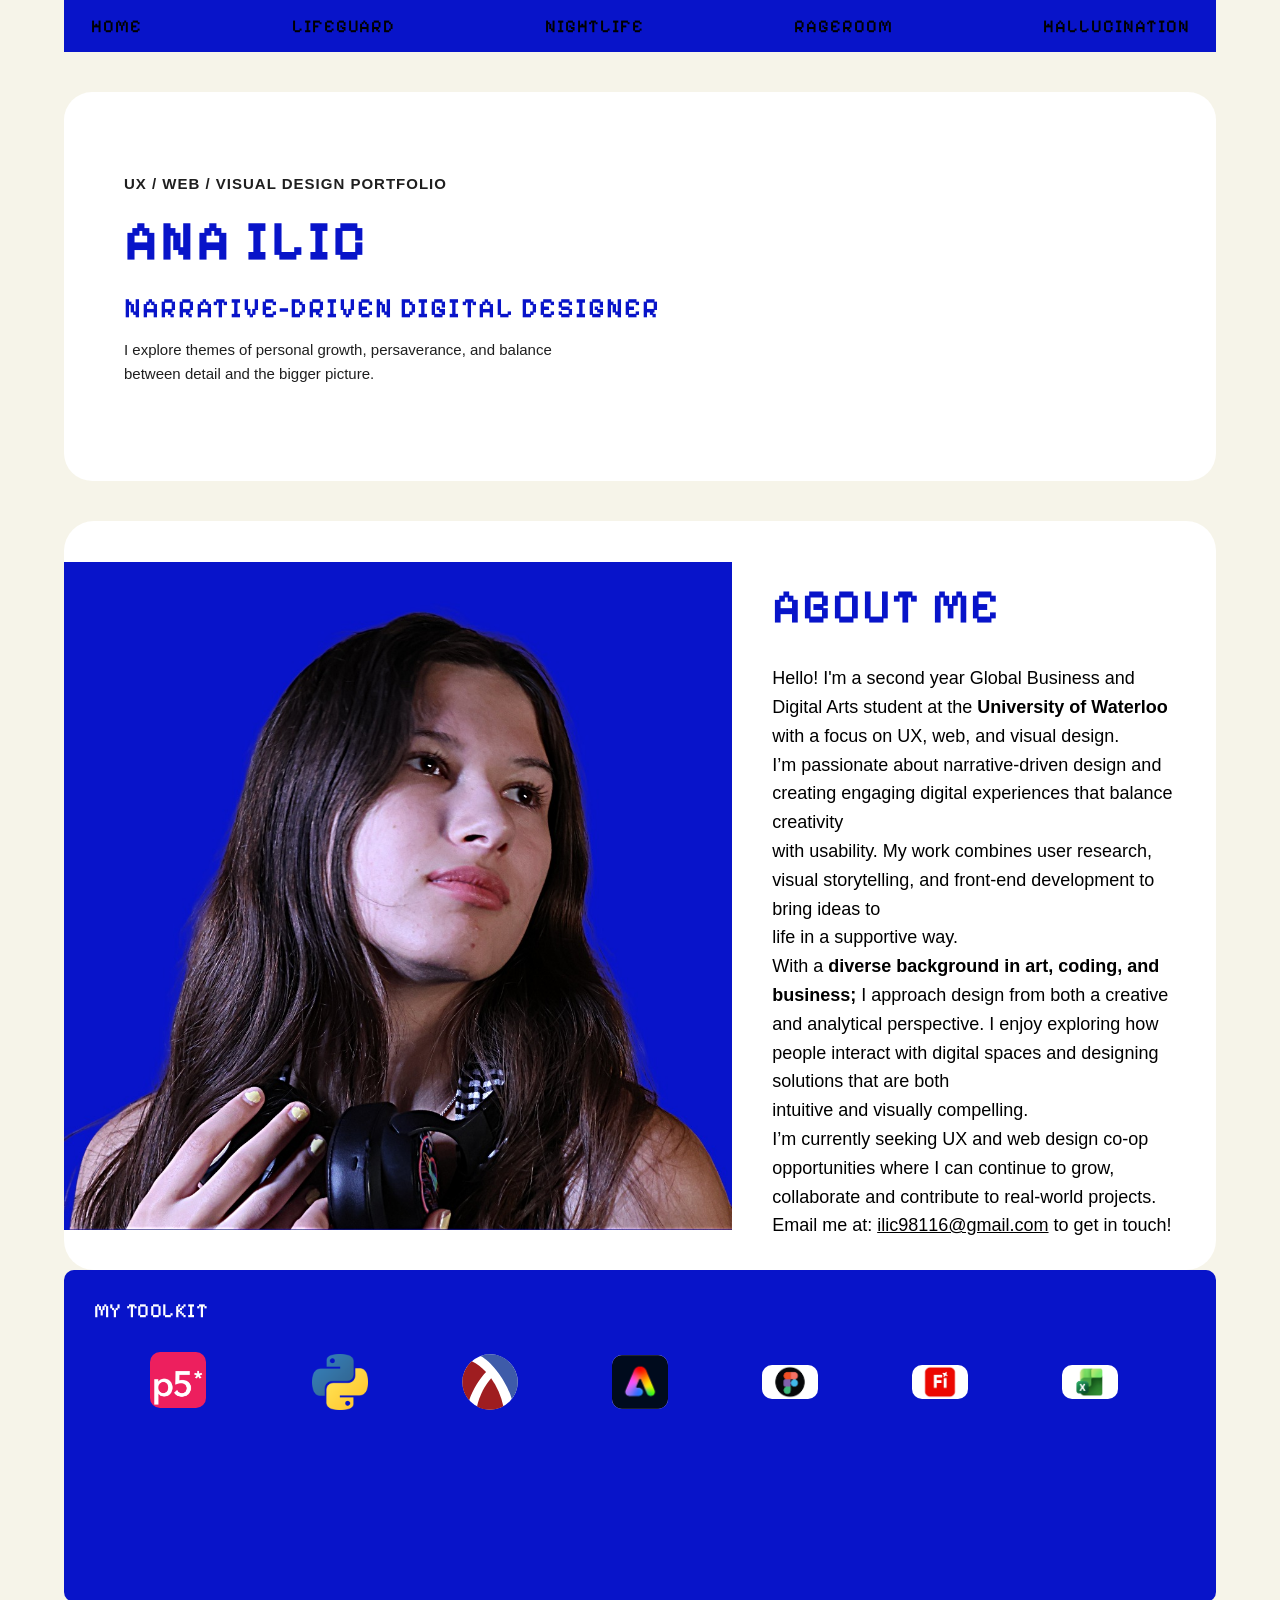
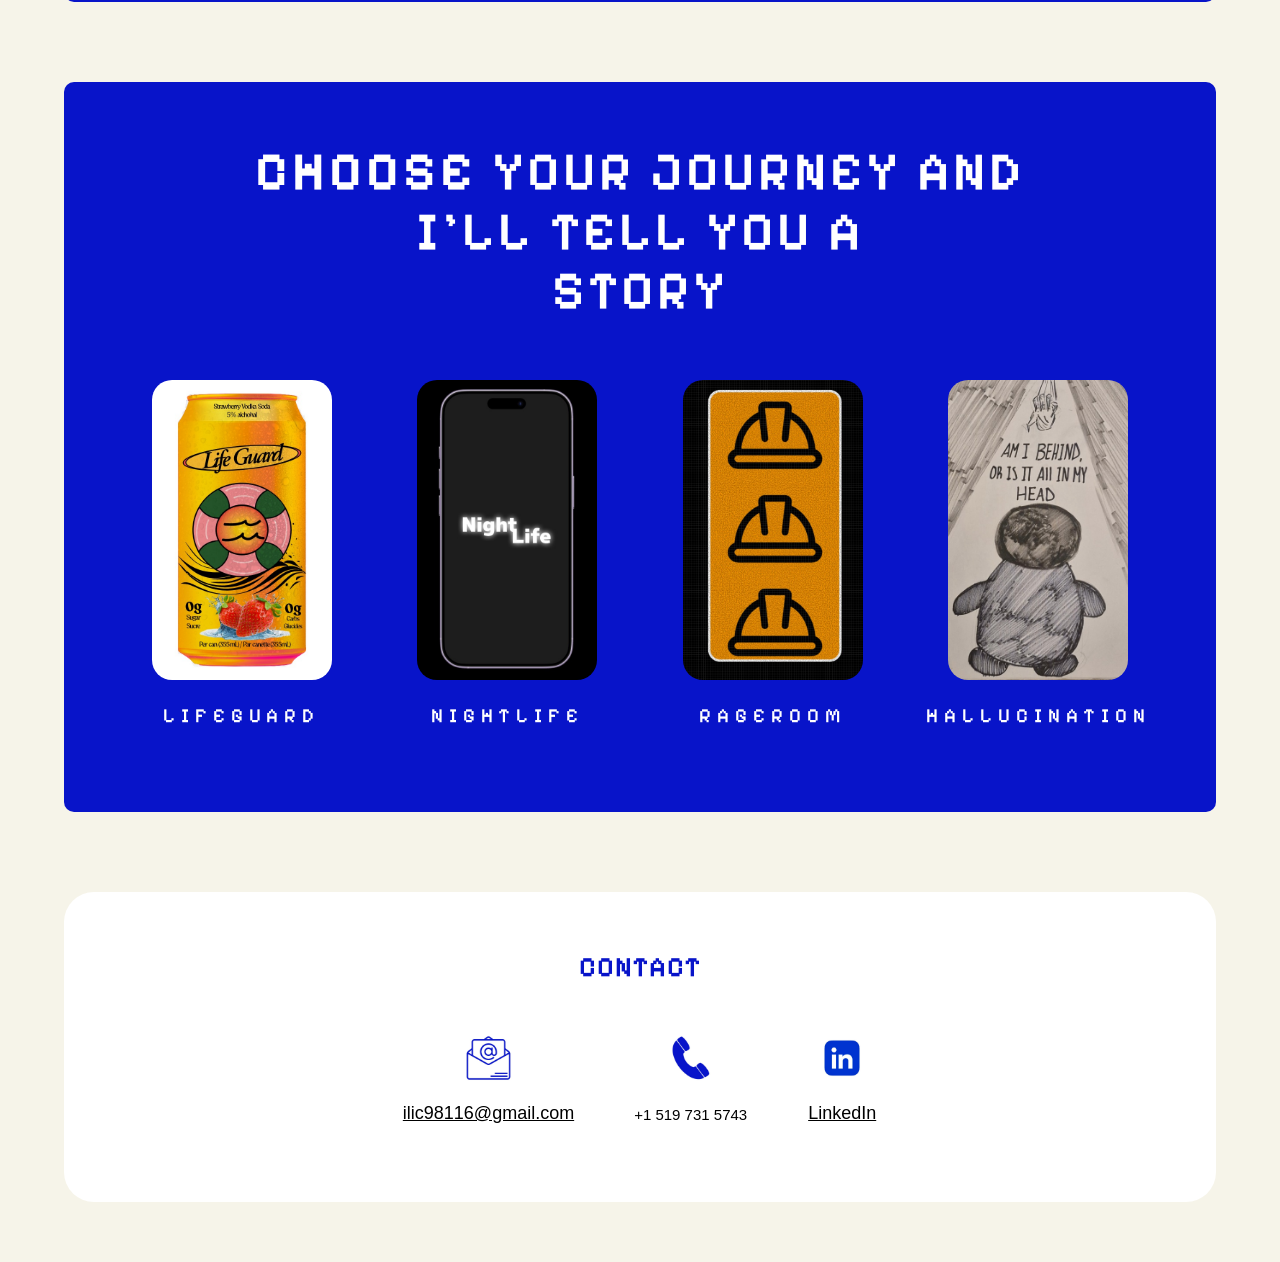
==== commit 6851c003: "Update index.html" ====
--- a/index.html
+++ b/index.html
@@ -27,7 +27,7 @@
   <p class="eyebrow"> UX / Web / Visual Design Portfolio </p>
   <h1>Ana Ilic</h1>
   <h2> Narrative-Driven Digital Designer</h2>
-  <p>  I explore themes of personal growth, <br> persaverance, and balance between detail and the bigger picture.</p>
+  <p>  I explore themes of personal growth, persaverance, and balance <br> between detail and the bigger picture.</p>
 </section>
 
     
@@ -118,6 +118,8 @@
  </div>
   </div>    
    </section>
+    
+      
 
 <section class="contact-section">
   <h2>Contact</h2>
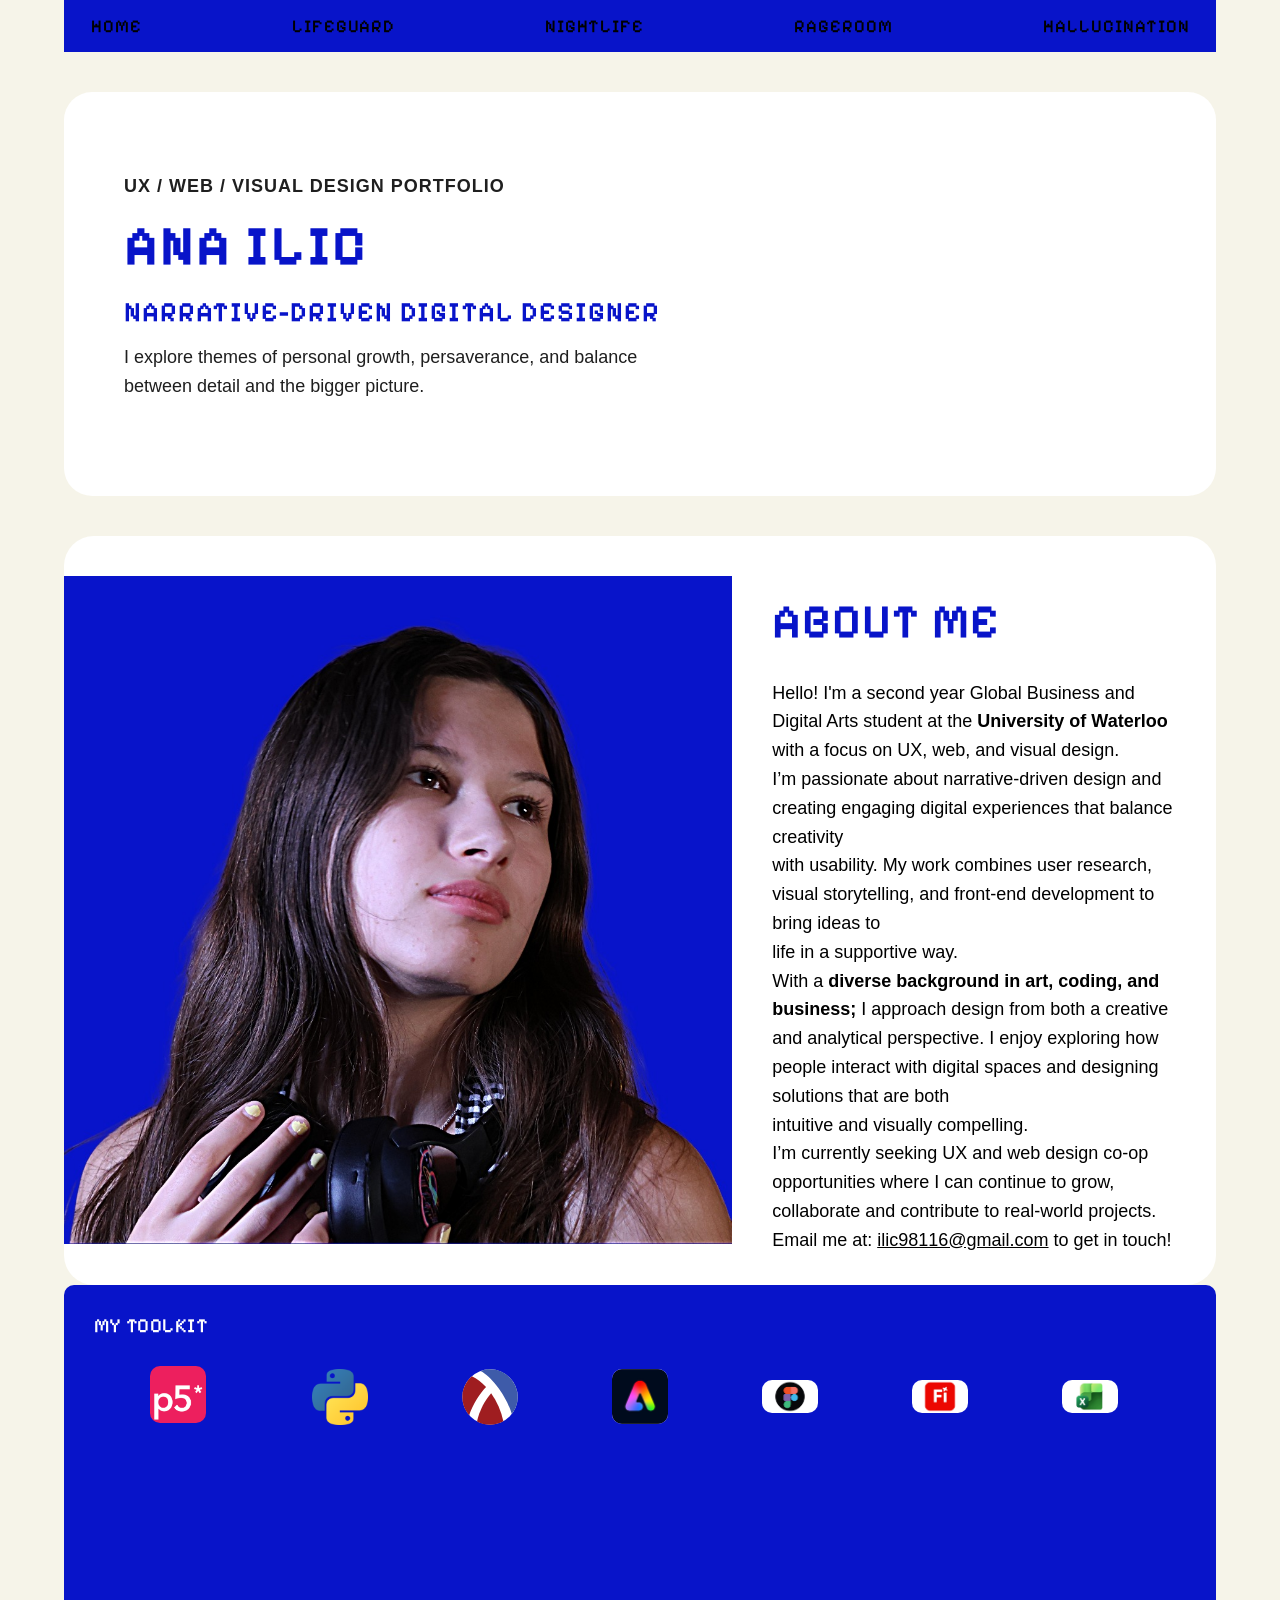
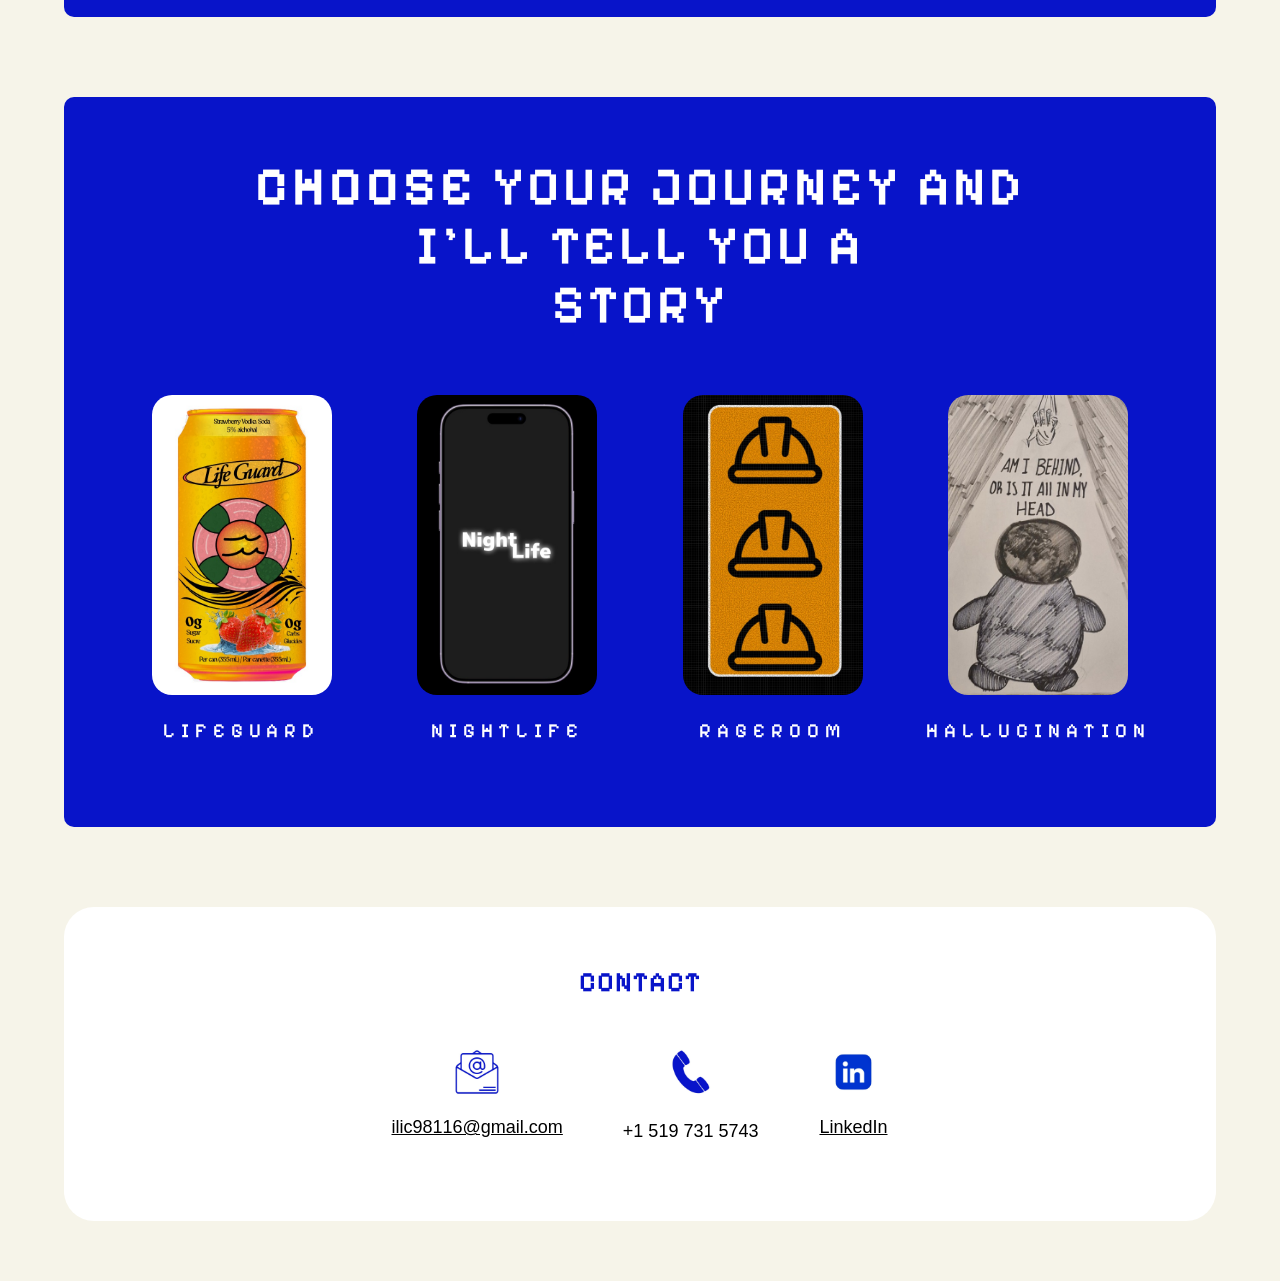
==== commit 9b95e202: "Update index.html" ====
--- a/index.html
+++ b/index.html
@@ -141,5 +141,3 @@
 </div>   
 </body>  
 </html>
-
-
--- a/css/style.css
+++ b/css/style.css
@@ -70,7 +70,7 @@
 
 p {
   font-family: Arial, sans-serif;
-  font-size: 15px;
+  font-size: 18px;
   line-height: 1.6;
   color: black;
   margin: 0 0 15px 0;
@@ -431,6 +431,14 @@
   order: 2;
 }
 
+.gallery-section.left .art-grid2 {
+  order: 1;
+}
+
+.gallery-section.right .art-grid2 {
+  order: 2;
+}
+
 /* The Analogue css section */
 /* Adding Perspective Drawings */
 .analogue-section {
@@ -451,11 +459,17 @@
 }
 
 /* Perspective Images*/
+.anologue-item {
+  background: black;
+  border-radius: 10px;
+  overflow: hidden;
+}
 .analogue-item img {
   width: 100%;
-  height: auto;
-  display: block;
-  border-radius: 10px;
+  height: 360px;
+  object-fit: contain;
+  object-position: center;
+  display: block;
 }
 
 /* text*/
@@ -467,7 +481,7 @@
 
 .analogue-text p {
   margin-top: 30px;
-  font-size: 14px;
+  font-size: 17px;
   color: black;
   line-height: 1.5;
   margin-bottom: 0;
@@ -491,12 +505,17 @@
   align-items: start;
 }
 
+.nude-item {
+  overflow: hidden;
+  border-radius: 10px;
+}
+
 .nude-item img {
   width: 100%;
-  height: auto;
-  object-fit: cover;
-  display: block;
-  margin-bottom: 20px;
+  height: 300px;
+  object-fit: contain;
+  object-position: center;
+  display: block;
 }
 
 .nude-item h3 {
@@ -508,9 +527,80 @@
 
 .nude-item p {
   margin: 0;
-  font-size: 14px;
+  font-size: 16px;
   line-height: 1.5;
   color: black;
+}
+
+/* section for cropping images */
+/* anaologue left right grid */
+/* .crop-cover 11 specifically for first crop image in film file */
+.crop-cover11 img {
+  width: auto;
+  height: auto;
+  object-fit: cover;
+}
+
+.crop-cover12 img {
+  width: 650px;
+  height: 500px;
+}
+
+.crop-cover13 img {
+  width: 80%;
+  height: 400px;
+  object-fit: cover;
+  border-radius: 50px;
+}
+
+.crop-cover14 img {
+  width: 80%;
+  height: 400px;
+  object-fit: cover;
+  border-radius: 50px;
+}
+
+.crop-cover15 img {
+  width: 550px;
+  height: 400px;
+  object-fit: cover;
+  border-radius: 10px;
+}
+
+.crop-cover16 img {
+  width: 100%;
+  height: 290px;
+  object-fit: cover;
+  border-radius: 10px;
+}
+
+/* analogue 1 * 3 grid */
+
+.crop-nude img {
+  width: 100%;
+  height: 290px;
+  object-fit: cotain; 
+}
+
+/* Comic Book grid */
+.comic-grid {
+  display: grid;
+  grid-template-columns: repeat(4, 1fr); /* 4 per row */
+  gap: 15px;
+  margin-top: 40px;
+}
+
+.comic-grid img {
+  width: 100%;
+  height: 400px; /* keeps grid clean */
+  object-fit: cover;
+  object-position: center;
+  border-radius: 8px;
+  transition: transform 0.2s ease;
+}
+
+.comic-grid img:hover {
+  transform: scale(1.03);
 }
 
 /* Video styling */
@@ -552,8 +642,39 @@
   color: #0814C9;
 }
 
-
-
-
-
-
+.extra-links {
+  margin-top: 80px;
+  margin-bottom: 40px;
+  text-align: center;
+}
+
+.extra-text {
+  font-size: 14px;
+  color: #555;
+  margin-bottom: 15px;
+}
+
+.extra-links-grid {
+  display: flex;
+  justify-content: center;
+  gap: 20px;
+  flex-wrap: wrap;
+}
+
+.extra-links-grid a {
+  padding: 10px 18px;
+  border: 1px solid #0814C9;
+  border-radius: 20px;
+  text-decoration: none;
+  color: #0814C9;
+  font-size: 13px;
+  transition: all 0.2s ease;
+}
+
+.extra-links-grid a:hover {
+  background: #0814C9;
+  color: white;
+}
+
+
+
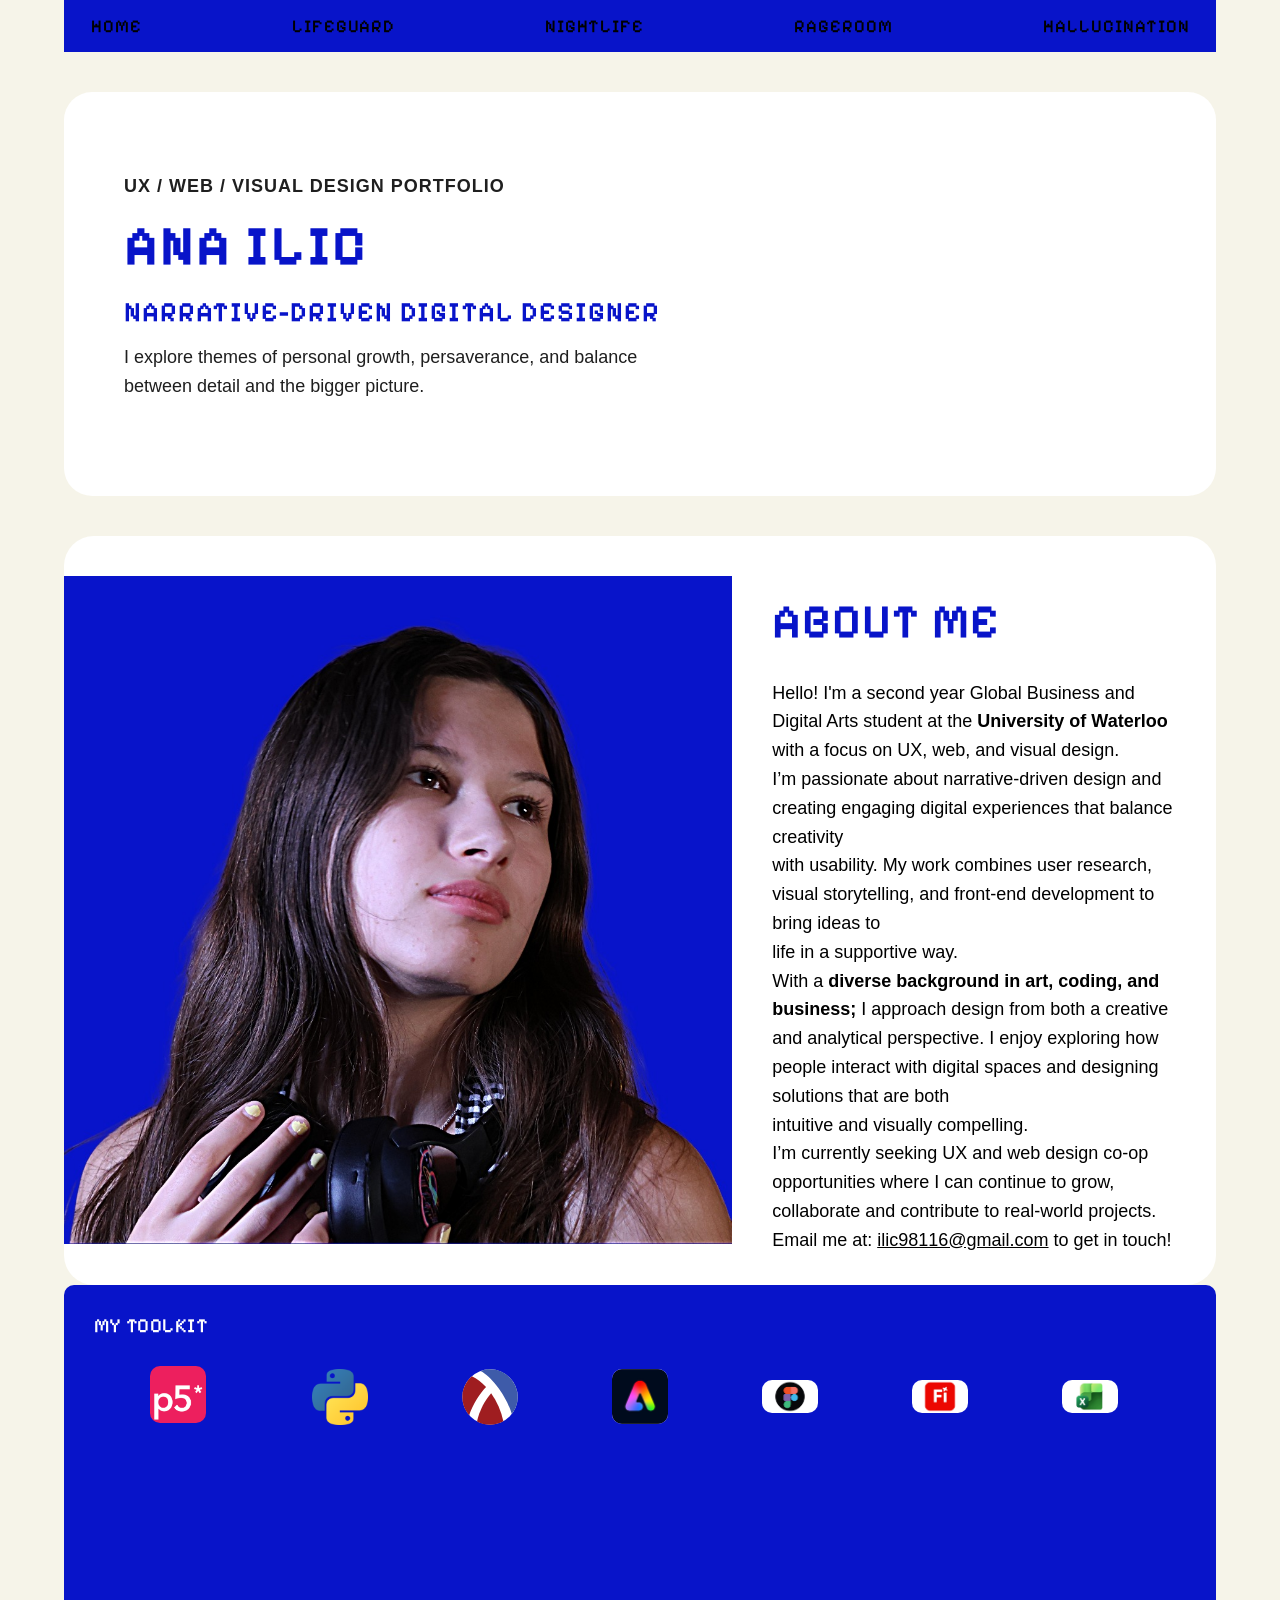
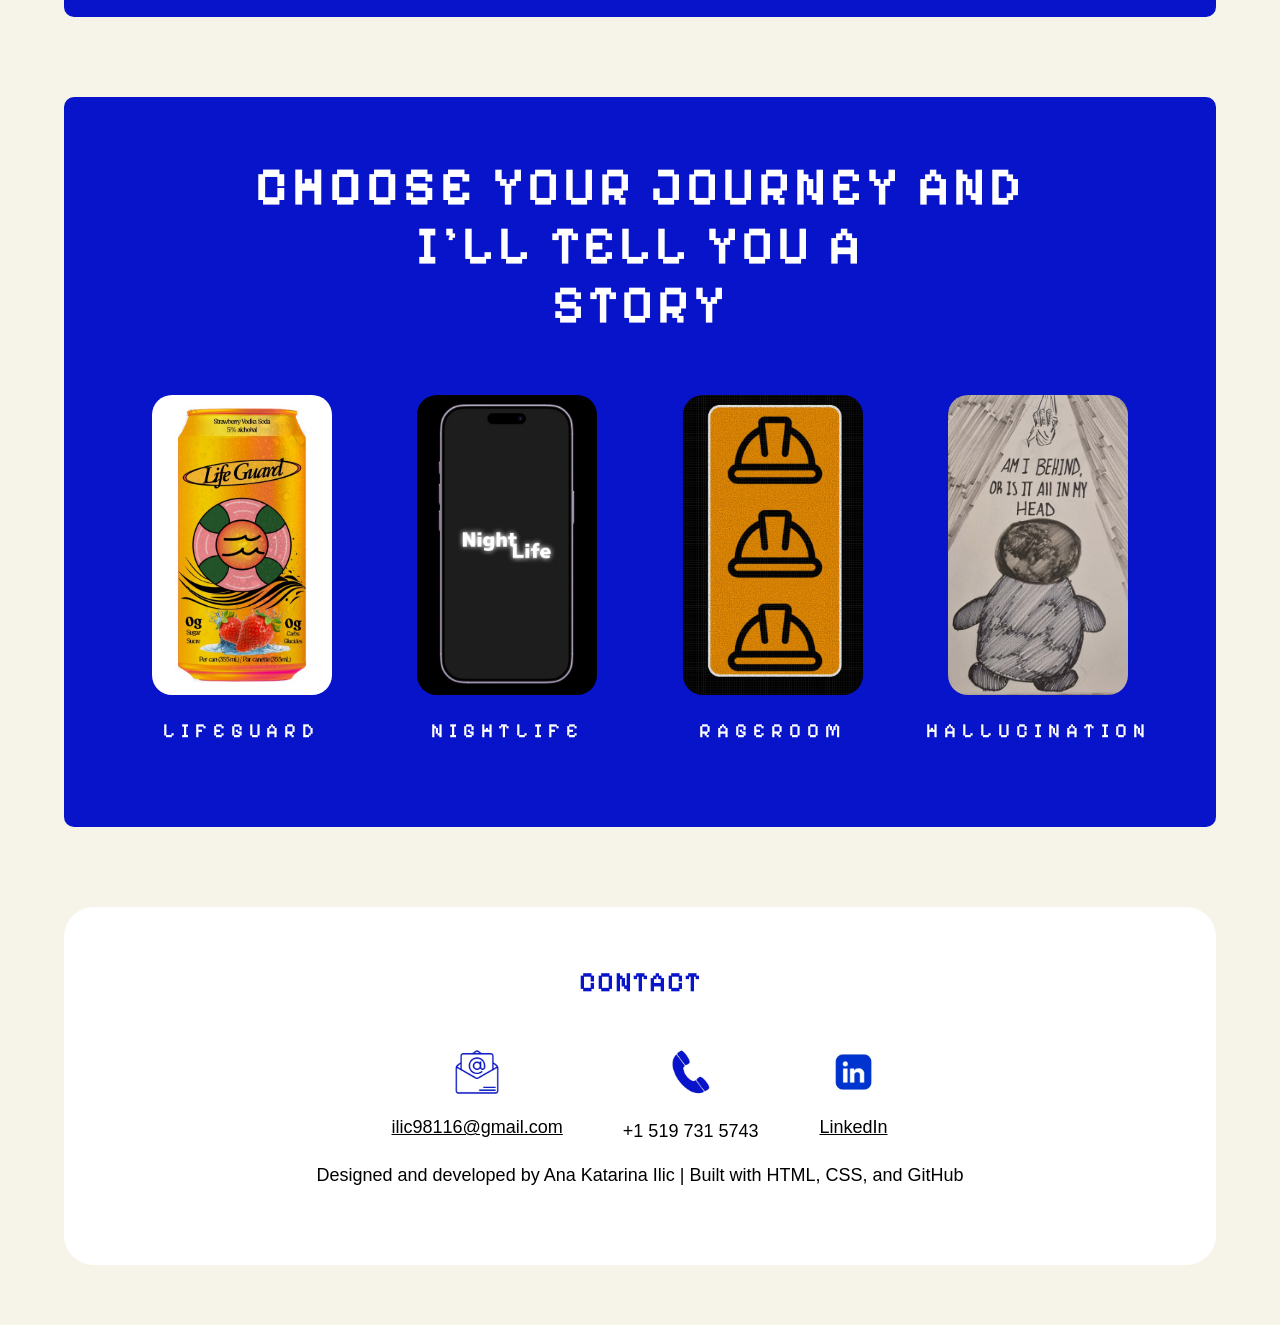
==== commit 0d314a9b: "Update index.html" ====
--- a/index.html
+++ b/index.html
@@ -137,6 +137,9 @@
   <a href="https://www.linkedin.com/feed" target="_blank">LinkedIn</a>
   </div>
   </div>
+  <p class="footer-credit">
+  Designed and developed by Ana Katarina Ilic | Built with HTML, CSS, and GitHub
+</p>
 </section>    
 </div>   
 </body>  
